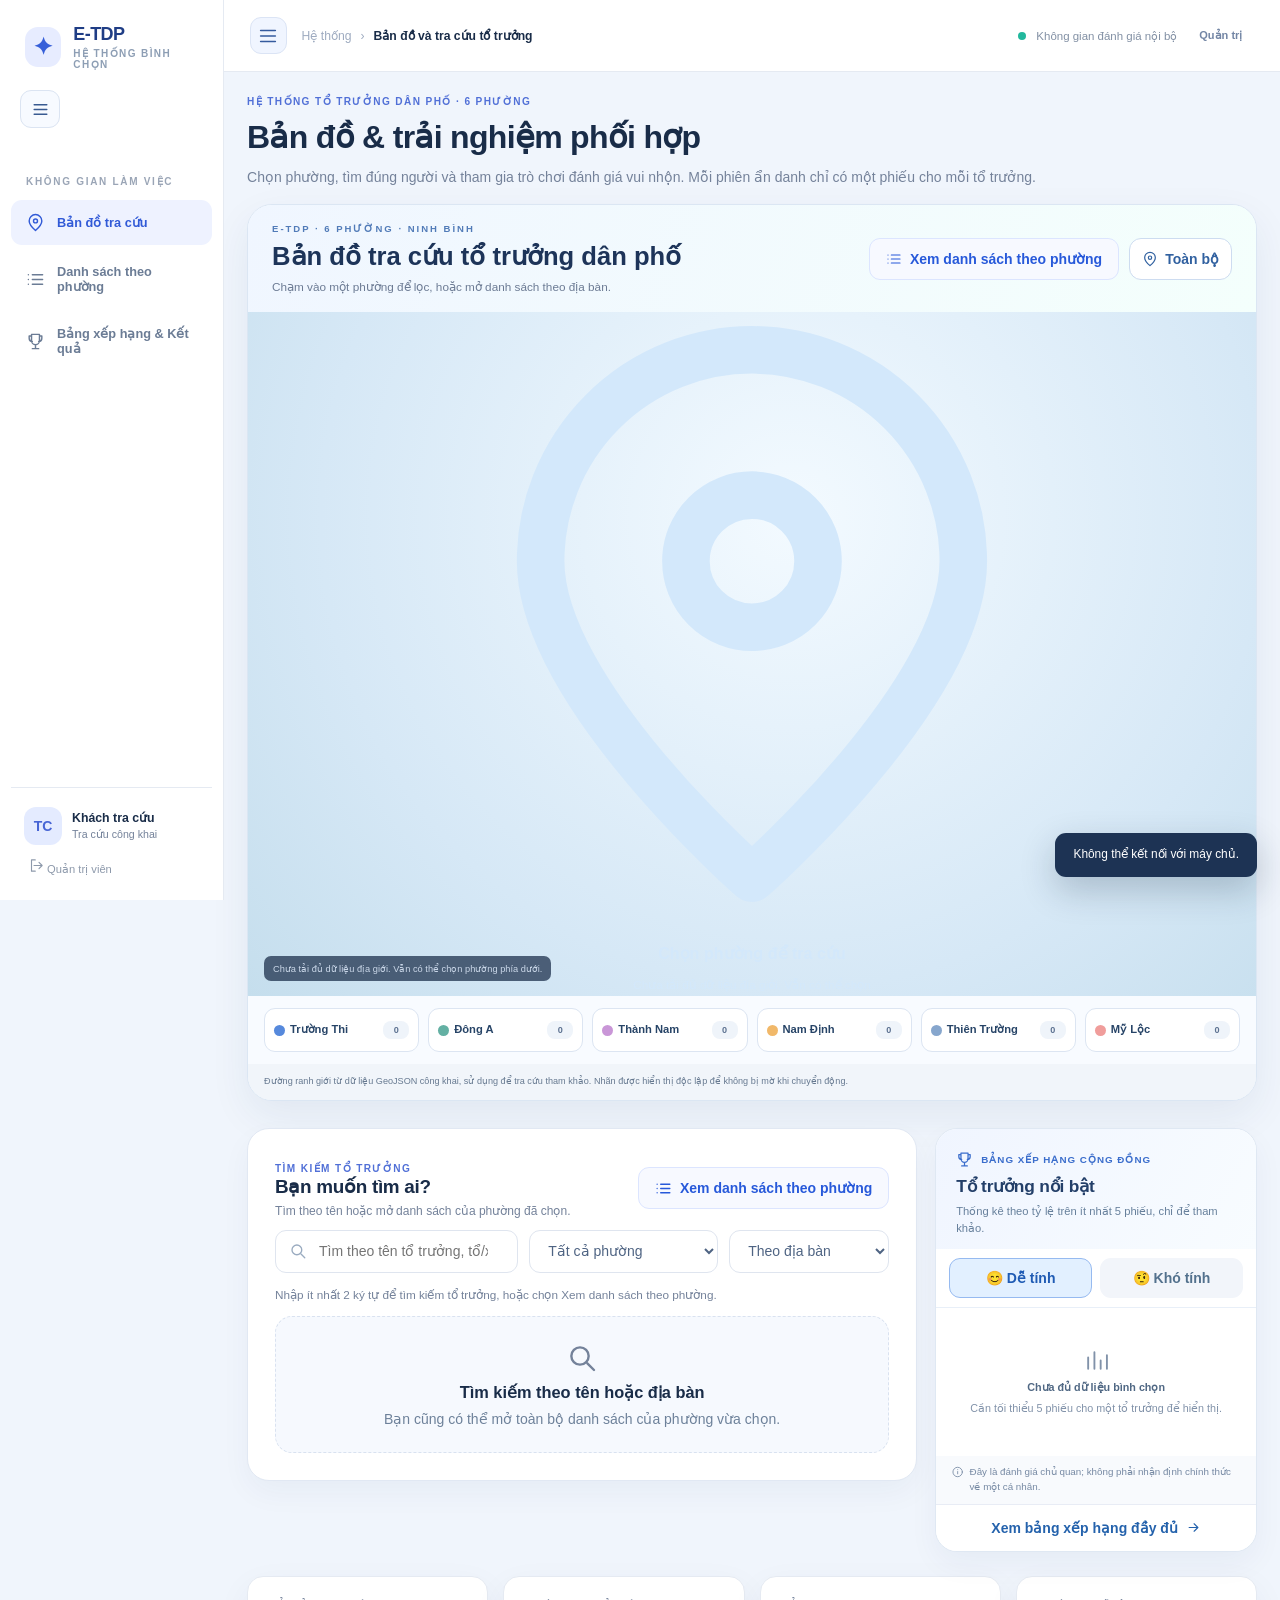
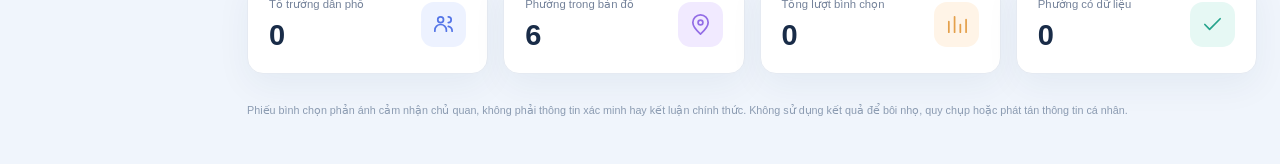
==== static/index.html @ 68bc900f "Add files via upload" ====
<!doctype html>
<html lang="vi">
<head>
  <meta charset="utf-8">
  <meta name="viewport" content="width=device-width,initial-scale=1,viewport-fit=cover">
  <meta name="theme-color" content="#f4f7fc">
  <meta name="robots" content="noindex,nofollow,noarchive">
  <title>E-TDP · Bản đồ 6 phường & bình chọn tổ trưởng</title>
  <meta name="description" content="Hệ thống bình chọn nội bộ tổ trưởng dân phố theo 4 mức đánh giá và bình luận ẩn danh.">
  <link rel="stylesheet" href="/static/style.css?v=5.2">
  <script src="/static/game.js?v=5.2" defer></script>
  <script src="/static/app.js?v=5.2" defer></script>
</head>
<body>
  <div id="app"><div class="loading-page"><div class="spinner"></div><p>Đang mở hệ thống bình chọn…</p></div></div>
  <div id="toast" role="status" aria-live="polite"></div>
</body>
</html>
---- static/style.css ----
:root{--ink:#16273d;--muted:#74829a;--bg:#f5f7fb;--white:#fff;--border:#e5eaf2;--blue:#3f67e8;--blueDeep:#2e4ec8;--mint:#18a993;--cyan:#65b4e8;--orange:#eeaa53;--rose:#e5787c;--soft:#edf2ff;--radius:18px;--shadow:0 12px 35px rgba(23,49,93,.055)}
*{box-sizing:border-box}html{font-family:Inter,'Segoe UI',Arial,sans-serif;font-size:15px;scroll-behavior:smooth}body{margin:0;background:var(--bg);color:var(--ink)}button,input,select,textarea{font:inherit}button{cursor:pointer}button:disabled{cursor:not-allowed;opacity:.52}a{color:inherit}input,select,textarea{outline:0}.muted{color:var(--muted)}.small{font-size:.85rem}.micro{font-size:.76rem}.strong{font-weight:750}.right{text-align:right}.nowrap{white-space:nowrap}.hide{display:none!important}
.loading-page{height:100dvh;display:grid;place-content:center;text-align:center;color:var(--muted);gap:12px}.spinner{width:32px;height:32px;border:3px solid #dfe8ff;border-top-color:var(--blue);border-radius:50%;animation:spin .7s linear infinite;margin:auto}@keyframes spin{to{transform:rotate(360deg)}}
/* login */
.login-shell{display:grid;grid-template-columns:minmax(0,1fr) minmax(370px,.86fr);min-height:100dvh;max-width:1450px;margin:auto}.login-showcase{background:linear-gradient(148deg,#2043b9,#456ce4 55%,#597ce8);color:white;padding:64px clamp(30px,7vw,110px);position:relative;overflow:hidden;display:flex;flex-direction:column;justify-content:space-between;gap:65px}.login-showcase:before,.login-showcase:after{content:"";position:absolute;border-radius:50%;border:1px solid #ffffff30;width:610px;height:610px;pointer-events:none}.login-showcase:before{right:-270px;top:-190px}.login-showcase:after{width:380px;height:380px;left:-200px;bottom:-145px}.login-logo,.brand-mark{display:flex;align-items:center;gap:12px;font-weight:850;letter-spacing:-.6px}.logo-symbol{height:43px;width:43px;display:grid;place-items:center;border-radius:13px;background:#ffffff30;font-size:26px}.showcase-text h1{font-size:clamp(38px,4.4vw,64px);line-height:1.12;margin:0 0 20px;letter-spacing:-2.5px}.showcase-text p{max-width:500px;line-height:1.75;color:#ecf1ff;font-size:1.05rem}.sample-chart{margin-top:44px;max-width:490px;border-radius:22px;background:#ffffff1d;border:1px solid #ffffff30;padding:23px;backdrop-filter:blur(15px)}.sample-rows{display:grid;gap:15px;margin-top:21px}.sample-line{height:12px;border-radius:100px;background:#ffffff24;overflow:hidden;display:flex}.sample-line span{height:100%}.showcase-footer{color:#d9e5ff;font-size:.85rem}.login-main{display:flex;align-items:center;justify-content:center;padding:35px}.login-card{width:min(100%,450px);background:var(--white);border-radius:24px;padding:clamp(25px,4vw,45px);box-shadow:0 26px 65px #2940650d}.login-tag{color:var(--blue);font-size:.78rem;text-transform:uppercase;letter-spacing:1.2px;font-weight:850}.login-card h2{font-size:30px;letter-spacing:-1.1px;margin:13px 0}.login-card>p{color:var(--muted);line-height:1.6;margin-top:0}.tabs{background:#f0f3f9;display:flex;padding:5px;border-radius:12px;margin:28px 0 26px;gap:5px}.tabs button{flex:1;background:none;border:0;color:var(--muted);font-weight:700;padding:12px;border-radius:9px}.tabs button.active{background:white;color:var(--blue);box-shadow:0 1px 7px #142c4217}.form-field{display:flex;flex-direction:column;gap:8px;margin-bottom:17px}.form-field label{font-size:.9rem;font-weight:700}.form-field input,.form-field select,.form-field textarea{width:100%;border:1px solid #dce3ee;background:#fff;border-radius:11px;padding:13px 14px;color:var(--ink)}.form-field input:focus,.form-field textarea:focus,.form-field select:focus,.search-input:focus{border-color:var(--blue);box-shadow:0 0 0 3px #3f67e81c}.form-field small{color:var(--muted);line-height:1.5}.login-note{display:flex;gap:9px;align-items:flex-start;margin-top:19px;background:#f6f8fe;border-radius:12px;padding:14px;color:#667690;font-size:.84rem;line-height:1.6}.error-msg{background:#fff2f2;color:#b53f4a;padding:11px 13px;border-radius:9px;margin-bottom:14px}
/* layout */
.shell{display:grid;grid-template-columns:246px minmax(0,1fr);min-height:100dvh;max-width:1760px;margin:0 auto}.sidebar{background:#fff;border-right:1px solid var(--border);padding:27px 15px;position:sticky;top:0;height:100dvh;display:flex;flex-direction:column}.brand-mark{padding:0 14px;font-size:18px;color:#1f3d85}.brand-mark .logo-symbol{background:#e7ecff;color:#365fd9;width:40px;height:40px;font-size:24px}.brand-mark small{display:block;font-size:10px;color:#8d9eb4;letter-spacing:1.4px;margin-top:3px}.side-caption{text-transform:uppercase;font-size:10px;letter-spacing:1.7px;color:#9aa5b6;font-weight:850;margin:48px 15px 13px}.side-nav{display:flex;flex-direction:column;gap:6px}.side-nav button{border:0;background:transparent;text-align:left;color:#6b7c95;border-radius:11px;padding:13px 15px;display:flex;align-items:center;gap:12px;font-size:.91rem;font-weight:700}.side-nav button svg{width:19px;height:19px;flex-shrink:0}.side-nav button.active{color:#315ad7;background:#eef2ff}.side-nav button:not(.active):hover{background:#f8faff}.sidebar-bottom{margin-top:auto;border-top:1px solid var(--border);padding:19px 13px 0}.account-chip{display:flex;align-items:center;gap:10px;min-width:0}.avatar{width:38px;height:38px;border-radius:12px;background:#e4ebff;color:#4765d5;display:grid;place-items:center;font-weight:800;flex-shrink:0}.account-chip b,.account-chip small{display:block;overflow:hidden;text-overflow:ellipsis;white-space:nowrap;max-width:135px}.account-chip b{font-size:.88rem}.account-chip small{color:var(--muted);font-size:.76rem;margin-top:3px}.logout-btn{border:0;background:transparent;color:#8d99ab;padding:13px 5px 0;font-size:.8rem}.logout-btn:hover{color:var(--blue)}.main{min-width:0}.topbar{height:88px;background:#fff;border-bottom:1px solid var(--border);display:flex;align-items:center;justify-content:space-between;padding:0 clamp(20px,4vw,54px);gap:15px}.breadcrumbs{display:flex;align-items:center;gap:9px;color:#9eabc0;font-size:.87rem}.breadcrumbs b{color:var(--ink);font-weight:750}.topbar-right{display:flex;align-items:center;gap:10px;font-size:.82rem;color:#8290a4}.topbar-dot{height:8px;width:8px;background:#22b89d;border-radius:50%}.content{padding:32px clamp(18px,4vw,54px) 55px}.eyebrow{text-transform:uppercase;color:#5170d7;font-size:.72rem;letter-spacing:1.4px;font-weight:850}.page-title{font-weight:850;letter-spacing:-1.3px;font-size:clamp(24px,2.5vw,36px);margin:10px 0}.page-desc{color:var(--muted);line-height:1.65;margin-top:0;max-width:850px}.page-head{display:flex;justify-content:space-between;align-items:end;gap:15px;margin-bottom:25px}.page-head p{margin-bottom:0}
.btn{border:1px solid var(--border);border-radius:11px;min-height:42px;padding:10px 16px;font-weight:750;display:inline-flex;justify-content:center;align-items:center;gap:8px;background:white;color:#3f5578;white-space:nowrap}.btn:hover{filter:brightness(.98)}.btn-primary{background:var(--blue);border-color:var(--blue);color:#fff;box-shadow:0 6px 16px #3f67e82a}.btn-primary:hover{background:var(--blueDeep)}.btn-outline{background:#f7f9ff;border-color:#dce5ff;color:var(--blue)}.btn-danger{border-color:#ffd5db;background:#fff7f8;color:#ba5260}.btn-ghost{border-color:transparent;background:transparent}.btn-sm{font-size:.79rem;min-height:34px;padding:7px 11px;border-radius:9px}.btn-full{width:100%}.btn-row{display:flex;align-items:center;gap:9px;flex-wrap:wrap}
.summary-grid{display:grid;grid-template-columns:repeat(4,minmax(0,1fr));gap:15px;margin-bottom:27px}.summary-card{display:flex;justify-content:space-between;gap:14px;align-items:center;padding:20px 21px;background:white;border:1px solid var(--border);border-radius:16px;box-shadow:var(--shadow)}.summary-card .value{font-size:29px;letter-spacing:-1px;font-weight:850;line-height:1.2;margin-top:7px}.summary-card .label{font-size:.81rem;color:var(--muted)}.summary-icon{background:#edf2ff;color:#5475e7;border-radius:13px;width:45px;height:45px;display:grid;place-items:center;flex-shrink:0}.summary-icon.green{background:#e6f8f4;color:#26a48c}.summary-icon.purple{background:#f1eaff;color:#936de6}.summary-icon.orange{background:#fff4e7;color:#e4a04b}.summary-icon svg{width:23px;height:23px}
.card-panel{background:white;border:1px solid var(--border);border-radius:17px;padding:22px;box-shadow:var(--shadow)}.section-head{display:flex;justify-content:space-between;align-items:center;gap:12px;margin:3px 0 18px}.section-head h3{font-size:1.09rem;margin:0;letter-spacing:-.3px}.section-head p{color:var(--muted);margin:6px 0 0;font-size:.86rem}.filters{display:flex;gap:11px;align-items:center;flex-wrap:wrap;margin-bottom:22px}.search-wrap{flex:1;min-width:200px;position:relative}.search-wrap svg{position:absolute;width:18px;height:18px;left:14px;top:50%;transform:translateY(-50%);color:#9aabc0}.search-input{background:#fff;border:1px solid #dfe5ef;border-radius:11px;min-height:43px;width:100%;padding:0 15px 0 43px}.select{min-height:43px;border:1px solid #dfe5ef;background:#fff;color:#4f6483;border-radius:11px;padding:0 14px;min-width:160px}.count-caption{color:var(--muted);font-size:.84rem;margin-bottom:14px}
.directory-grid{display:grid;grid-template-columns:repeat(3,minmax(0,1fr));gap:15px}.person-card{padding:19px;background:white;border:1px solid var(--border);border-radius:17px;transition:box-shadow .15s,transform .15s}.person-card:hover{box-shadow:0 10px 30px #344f7215;transform:translateY(-1px)}.person-top{display:flex;align-items:start;gap:11px}.person-avatar{display:grid;place-items:center;width:42px;height:42px;border-radius:13px;background:#eef1fe;color:#5b73c8;font-size:.92rem;font-weight:850;flex-shrink:0}.person-meta{flex:1;min-width:0}.person-name{font-size:1rem;font-weight:850;line-height:1.3;margin:2px 0 5px;white-space:nowrap;overflow:hidden;text-overflow:ellipsis}.person-sub{color:#8794aa;font-size:.8rem;line-height:1.35}.pill{display:inline-flex;align-items:center;gap:5px;padding:5px 8px;border-radius:7px;font-size:.69rem;font-weight:800;background:#edf8f4;color:#189b82}.pill.neutral{background:#f1f4fa;color:#8191a6}.person-sep{height:1px;background:#edf1f5;margin:17px 0 14px}.card-stat{display:flex;align-items:center;justify-content:space-between;gap:8px;margin-bottom:12px;font-size:.83rem}.card-stat b{color:#455c7e}.mini-chart{height:9px;display:flex;overflow:hidden;border-radius:30px;background:#edf1f7;gap:0}.mini-chart>span{height:100%}.mini-chart .c1,.legend-dot.c1,.option-mark.c1{background:var(--mint)}.mini-chart .c2,.legend-dot.c2,.option-mark.c2{background:var(--cyan)}.mini-chart .c3,.legend-dot.c3,.option-mark.c3{background:var(--orange)}.mini-chart .c4,.legend-dot.c4,.option-mark.c4{background:var(--rose)}.card-bottom{display:flex;justify-content:space-between;align-items:center;gap:6px;margin-top:15px}.card-bottom .muted{font-size:.76rem;line-height:1.4}.empty-box{text-align:center;border:1px dashed #d9e2f0;border-radius:17px;padding:50px 18px;background:#fff;color:var(--muted);grid-column:1/-1}.empty-box h3{color:var(--ink);margin-bottom:5px}
/* result */
.result-layout{display:grid;grid-template-columns:1fr .88fr;gap:18px}.report-legend{display:grid;gap:18px}.legend-row{display:flex;align-items:center;justify-content:space-between;gap:12px}.legend-left{display:flex;align-items:center;gap:11px;min-width:0}.legend-dot{width:11px;height:11px;border-radius:4px;flex-shrink:0}.legend-left span{font-size:.86rem;color:#51637d}.legend-row b{font-weight:850;font-size:.9rem}.overall-bar{height:23px;border-radius:20px;margin:22px 0 27px}.report-note{font-size:.82rem;line-height:1.65;color:var(--muted);margin-top:15px}.ward-row{display:flex;align-items:center;gap:13px;padding:14px 0;border-bottom:1px solid #eff2f7}.ward-row:last-child{border-bottom:0}.ward-row b{min-width:145px;font-size:.87rem}.ward-row .line{height:8px;flex:1;background:#eef1f7;border-radius:10px;overflow:hidden}.ward-row .line span{display:block;height:100%;background:#7390eb;border-radius:10px}.ward-row small{color:var(--muted);min-width:60px;text-align:right}.rank-row{display:flex;gap:12px;align-items:center;padding:12px 0;border-top:1px solid #eff2f6}.rank-num{font-size:13px;font-weight:850;color:#9eabc3;width:22px}.rank-name{font-weight:750;font-size:.9rem}.rank-side{margin-left:auto;text-align:right;color:#617389;font-size:.8rem}.fine-print{margin-top:25px;font-size:.77rem;color:#8b9bb1;line-height:1.7}
/* detail modal */
.modal-bg{position:fixed;inset:0;z-index:40;background:#1124488a;display:flex;align-items:center;justify-content:center;padding:20px;backdrop-filter:blur(3px)}.modal{background:white;border-radius:21px;box-shadow:0 28px 80px #162e5754;max-height:min(91dvh,920px);overflow:auto;width:min(100%,590px)}.modal.large{width:min(100%,730px)}.modal-head{padding:23px 26px 18px;border-bottom:1px solid var(--border);display:flex;justify-content:space-between;align-items:start;gap:15px}.modal-head h2{font-size:1.22rem;margin:3px 0 7px;letter-spacing:-.5px}.modal-head p{margin:0;color:var(--muted);font-size:.86rem}.icon-btn{border:0;border-radius:10px;background:#f1f4fa;color:#6e7e97;width:33px;height:33px;display:grid;place-items:center;font-size:20px;line-height:1}.modal-body{padding:23px 26px 26px}.option-list{display:grid;gap:10px;margin:18px 0}.vote-option{display:flex;align-items:center;gap:13px;text-align:left;width:100%;border:1px solid #e0e7ef;background:white;border-radius:13px;padding:14px 15px;transition:all .12s}.vote-option:hover{border-color:#94a8eb;background:#f9faff}.vote-option.selected{border-color:#4b73e6;background:#f2f5ff;box-shadow:0 0 0 2px #5678ea1e}.option-mark{width:13px;height:13px;border-radius:50%;flex-shrink:0}.vote-option b{font-size:.87rem;flex:1;line-height:1.45}.check-circle{width:21px;height:21px;border:1.5px solid #ced8e8;border-radius:50%;display:grid;place-items:center;color:white;font-size:13px}.vote-option.selected .check-circle{background:#426ae7;border-color:#426ae7}.result-row{display:grid;grid-template-columns:minmax(0,1fr) 40px;gap:9px;align-items:center;margin:17px 0}.result-row .title{font-size:.82rem;margin-bottom:8px;display:flex;justify-content:space-between;gap:8px}.result-row .bar{background:#eff2f7;height:10px;border-radius:9px;overflow:hidden}.result-row .bar>span{display:block;height:100%;border-radius:9px}.result-row .percent{font-weight:750;text-align:right;font-size:.83rem}.notice{border-radius:10px;background:#f6f8fd;border:1px solid #eaf0fa;padding:12px 14px;color:#677992;font-size:.82rem;line-height:1.65}.notice.orange{background:#fff8ed;border-color:#f9eacb;color:#9c753d}.modal-foot{display:flex;gap:10px;align-items:center;justify-content:flex-end;margin-top:24px;flex-wrap:wrap}
/* admin */
.admin-tabs{display:flex;gap:5px;background:#edf1fa;padding:5px;border-radius:12px;width:max-content;margin:0 0 21px}.admin-tabs button{border:0;background:transparent;padding:10px 16px;border-radius:9px;color:#6e7d96;font-weight:700}.admin-tabs button.active{background:white;color:var(--blue);box-shadow:0 3px 8px #1d3c5c12}.table-scroll{width:100%;overflow:auto}.table{border-collapse:collapse;width:100%;text-align:left;min-width:640px}.table th{font-size:.72rem;text-transform:uppercase;letter-spacing:.5px;color:#8e9bb0;background:#f8faff;font-weight:800;padding:13px 15px}.table td{padding:14px 15px;border-top:1px solid #edf1f6;font-size:.84rem;vertical-align:middle}.table td b{display:block;font-size:.88rem;margin-bottom:4px}.table td small{color:var(--muted)}.form-grid{display:grid;grid-template-columns:1fr 1fr;gap:0 16px}.form-grid .span2{grid-column:1/-1}.codes-box{background:#f6f9fd;border:1px solid #e5edf8;border-radius:12px;padding:15px;margin:17px 0;max-height:300px;overflow:auto}.code-row{display:flex;align-items:center;gap:9px;justify-content:space-between;padding:10px 0;border-bottom:1px solid #e6edf5}.code-row:last-child{border-bottom:none}.code-row code{font-size:.83rem;color:#3058a8;letter-spacing:1px;font-weight:800;word-break:break-all}.badge-status{display:inline-flex;padding:5px 9px;border-radius:30px;color:#149e86;background:#e9f8f4;font-size:.73rem;font-weight:800}.badge-status.off{color:#a87943;background:#fff3e4}
#toast{position:fixed;z-index:99;right:23px;bottom:23px;max-width:400px;background:#1d3354;color:white;border-radius:11px;padding:13px 18px;box-shadow:0 13px 35px #11263b3b;font-size:.85rem;line-height:1.5;opacity:0;transform:translateY(12px);pointer-events:none;transition:opacity .15s,transform .15s}#toast.show{opacity:1;transform:translateY(0)}
@media(max-width:1250px){.directory-grid{grid-template-columns:repeat(2,minmax(0,1fr))}.summary-grid{grid-template-columns:repeat(2,minmax(0,1fr))}}@media(max-width:920px){.shell{grid-template-columns:1fr}.sidebar{height:auto;position:static;padding:14px 18px;border-bottom:1px solid var(--border);border-right:0}.brand-mark{padding:0 0 9px}.side-caption,.sidebar-bottom{display:none}.side-nav{flex-direction:row;overflow-x:auto;white-space:nowrap;gap:4px}.side-nav button{padding:9px 11px;font-size:.82rem}.topbar{height:60px;padding:0 22px}.content{padding:25px 22px 45px}.result-layout{grid-template-columns:1fr}.login-shell{grid-template-columns:1fr}.login-showcase{min-height:300px;padding:28px 35px;gap:25px}.showcase-text h1{font-size:36px}.showcase-text p{font-size:.9rem}.sample-chart,.showcase-footer{display:none}.login-main{padding:22px}.login-card{box-shadow:none}}@media(max-width:600px){.directory-grid{grid-template-columns:1fr}.summary-grid{grid-template-columns:repeat(2,minmax(0,1fr));gap:9px}.summary-card{padding:14px;gap:8px}.summary-icon{width:36px;height:36px}.summary-card .value{font-size:24px}.summary-card .label{font-size:.7rem}.page-head{align-items:start;flex-direction:column}.filters{align-items:stretch}.search-wrap{flex-basis:100%}.select{flex:1;min-width:130px}.topbar-right{display:none}.content{padding:21px 14px}.topbar{padding:0 15px}.card-panel{padding:15px}.modal-bg{padding:8px}.modal{border-radius:16px}.modal-head{padding:17px}.modal-body{padding:18px 17px}.form-grid{grid-template-columns:1fr}.form-grid .span2{grid-column:auto}.admin-tabs{max-width:100%;overflow-x:auto}.admin-tabs button{font-size:.82rem;white-space:nowrap}.ward-row b{min-width:105px}.btn{white-space:normal}.login-showcase{min-height:245px;padding:24px}.login-logo{font-size:.89rem}.showcase-text h1{font-size:32px;letter-spacing:-1px;margin-bottom:9px}.showcase-text p{line-height:1.5}.login-main{padding:10px}.login-card{padding:24px 17px}.person-name{white-space:normal}}
/* ===== V2: anonymous comments, leader focus and two rankings ===== */
.leaderboard-heading{margin:24px 0 17px}.leaderboard-heading h2{font-size:clamp(23px,2.5vw,29px);letter-spacing:-.75px;margin:7px 0}.leaderboard-heading p{color:var(--muted);font-size:.87rem;line-height:1.6;max-width:780px;margin:0}.leaderboard-grid{display:grid;grid-template-columns:1fr 1fr;gap:17px;margin:0 0 10px}.leaderboard-panel{background:#fff;border:1px solid var(--border);border-radius:20px;overflow:hidden;box-shadow:var(--shadow)}.board-head{display:flex;align-items:center;gap:17px;padding:23px 23px 20px}.board-head .eyebrow{font-size:10px}.board-head h3{font-size:1.25rem;letter-spacing:-.45px;margin:6px 0}.board-head p{font-size:.82rem;color:var(--muted);margin:0;line-height:1.5}.board-symbol{flex-shrink:0;width:55px;height:55px;display:grid;place-items:center;border-radius:18px;font-size:31px;font-weight:800}.good .board-head{background:linear-gradient(120deg,#effdf8,#fff)}.good .board-symbol{background:#d3f7eb;color:#0c997c}.hard .board-head{background:linear-gradient(120deg,#fff4f0,#fff)}.hard .board-symbol{background:#ffe2d7;color:#d46b4d}.leaderboard-list{padding:6px 16px 14px}.leaderboard-row{display:flex;align-items:center;gap:13px;width:100%;padding:13px 7px;text-align:left;border:0;background:transparent;border-bottom:1px solid #f0f2f7}.leaderboard-row:last-child{border-bottom:0}.leaderboard-row:hover{background:#f8faff;border-radius:10px}.leaderboard-pos{width:33px;height:33px;border-radius:11px;flex-shrink:0;display:grid;place-items:center;background:#f2f5fa;color:#8d9cb5;font-size:.84rem;font-weight:800}.leaderboard-pos.first{background:#fff0cb;color:#aa7b27}.leaderboard-person{flex:1;min-width:0}.leaderboard-person strong{display:block;font-size:.9rem;color:#203752;white-space:nowrap;overflow:hidden;text-overflow:ellipsis}.leaderboard-person small{display:block;color:#90a0b5;font-size:.76rem;margin-top:4px;white-space:nowrap;overflow:hidden;text-overflow:ellipsis}.leaderboard-value{text-align:right;flex-shrink:0}.leaderboard-value strong{display:block;color:#199e85;font-weight:900;font-size:1.12rem}.hard .leaderboard-value strong{color:#d36b58}.leaderboard-value small{display:block;color:#8b9bb1;font-size:.73rem;margin-top:4px}.ranking-empty{min-height:190px;display:flex;align-items:center;justify-content:center;flex-direction:column;gap:11px;text-align:center;color:#93a2ba;padding:24px}.ranking-empty b{font-size:1rem;color:#475e81}.ranking-empty span{max-width:240px;line-height:1.5;font-size:.84rem}.board-disclaimer{display:flex;align-items:center;gap:9px;font-size:.77rem;color:#8895ab;line-height:1.5;margin:13px 0 30px}
/* Profile modal: name is the visual focal point */
.modal-profile{width:min(100%,1050px);max-height:min(94dvh,1100px);border-radius:23px}.profile-banner{position:relative;padding:25px 31px 24px;color:white;background:radial-gradient(circle at 88% 15%,#789afe 0,transparent 32%),linear-gradient(125deg,#193883 0%,#365ddb 67%,#5379e7 100%)}.profile-banner:after{content:'';position:absolute;right:-60px;bottom:-100px;border:1px solid #ffffff22;border-radius:50%;width:300px;height:300px;pointer-events:none}.profile-kicker{display:flex;align-items:center;justify-content:space-between;gap:9px;font-size:.68rem;letter-spacing:1.6px;font-weight:850;color:#d4e4ff}.profile-kicker span{font-weight:650;letter-spacing:0}.profile-title-line{display:flex;align-items:center;gap:19px;margin:19px 0 17px}.profile-avatar{width:74px;height:74px;display:grid;place-items:center;flex-shrink:0;font-size:1.36rem;font-weight:850;border-radius:23px;background:#ffffff35;border:1px solid #ffffff4a}.profile-title-text{min-width:0;flex:1}.profile-tag{font-size:.65rem;letter-spacing:1.7px;font-weight:800;color:#d8e5ff}.profile-title-text h2{font-size:clamp(27px,3.2vw,39px);letter-spacing:-1.15px;line-height:1.17;margin:7px 0 8px;color:white;overflow-wrap:anywhere}.profile-title-text p{margin:0;display:flex;gap:5px;align-items:center;font-size:.91rem;color:#e0eaff}.profile-close{align-self:flex-start;background:#ffffff33;color:#fff;z-index:1;flex-shrink:0}.profile-metrics{display:flex;gap:12px;flex-wrap:wrap}.profile-metrics>span{display:inline-flex;gap:7px;align-items:center;padding:8px 11px;border:1px solid #ffffff3b;border-radius:9px;background:#ffffff1a;font-size:.79rem;color:#f2f6ff}.profile-columns{display:grid;grid-template-columns:minmax(0,.90fr) minmax(0,1.1fr)}.profile-vote{padding:27px 29px;border-right:1px solid #e8edf5}.profile-comments{padding:27px 29px;background:linear-gradient(#fbfcff,#fff)}.profile-section-head .eyebrow{font-size:.68rem}.profile-section-head h3{font-size:1.23rem;letter-spacing:-.45px;margin:8px 0}.profile-section-head h3 svg{vertical-align:middle;color:var(--blue)}.profile-section-head p{margin:0 0 18px;font-size:.83rem;line-height:1.6;color:var(--muted)}.profile-columns .option-list{gap:9px;margin:14px 0}.profile-columns .vote-option{padding:13px}.profile-columns .vote-option b{font-size:.83rem}.result-sect{margin-top:32px;border-top:1px solid #edf1f7;padding-top:25px}
/* Comment composer */
.comment-compose{border:1px solid #e4eafa;border-radius:17px;padding:16px;background:#fff;box-shadow:0 5px 18px #25417c0a}.comment-compose-top{display:flex;align-items:center;gap:11px;margin-bottom:13px}.anon-avatar{background:#eef3ff;color:#4c6dd2;border-radius:50%;width:36px;height:36px;display:grid;place-items:center;flex-shrink:0}.comment-compose-top strong{font-size:.88rem;display:block}.comment-compose-top small{display:block;font-size:.73rem;color:#8b9aad;margin-top:4px;line-height:1.45}.comment-compose textarea{display:block;width:100%;padding:13px;border:1px solid #dce4f1;border-radius:12px;line-height:1.7;resize:vertical;min-height:125px;color:#223652;outline:0;font-size:.89rem}.comment-compose textarea:focus{border-color:#567be8;box-shadow:0 0 0 3px #567be815}.compose-foot{display:flex;align-items:center;justify-content:space-between;gap:12px;flex-wrap:wrap;margin-top:12px}.compose-foot small{color:#93a0b4;font-size:.73rem;line-height:1.4}.comment-list-head{display:flex;align-items:center;justify-content:space-between;gap:8px;border-bottom:1px solid #e9eef5;margin:24px 0 2px;padding-bottom:13px}.comment-list-head h4{margin:0;font-size:1rem;letter-spacing:-.2px}.comment-list-head span{font-size:.77rem;color:#8192aa}.comment-list{max-height:520px;overflow-y:auto}.comment-item{padding:17px 0 16px;border-bottom:1px solid #eef1f6}.comment-top{display:flex;align-items:center;gap:10px}.comment-top>div{flex:1}.comment-top strong{font-size:.84rem}.my-marker{font-weight:600;color:#788cb4}.comment-pending{font-size:.72rem;font-weight:750;color:#a97737;background:#fff5e7;padding:5px 8px;border-radius:8px}.comment-text{font-size:.88rem;line-height:1.75;color:#435574;margin:10px 0 7px;overflow-wrap:anywhere;white-space:pre-wrap}.comment-tools{display:flex;justify-content:flex-end}.comment-tools button{border:0;background:none;color:#95a2b5;font-size:.73rem;display:inline-flex;align-items:center;gap:5px}.comment-tools button:hover{color:#c05161}.comment-empty{min-height:165px;display:flex;flex-direction:column;justify-content:center;align-items:center;gap:10px;color:#97a6b9;text-align:center}.comment-empty strong{color:#5e708c;font-size:.88rem}.comment-empty span{font-size:.78rem;max-width:260px;line-height:1.5}.safe-comment-note{display:flex;gap:9px;align-items:flex-start;font-size:.72rem;color:#8c9ab1;line-height:1.6;margin-top:15px;background:#f2f5fc;padding:12px;border-radius:10px}.safe-comment-note svg{flex-shrink:0;margin-top:1px}
/* Moderation */
.moderation-list{display:grid;gap:15px}.moderation-item{border:1px solid #e5eaf1;border-radius:13px;padding:17px}.moderation-head{display:flex;justify-content:space-between;align-items:center;gap:12px;margin-bottom:7px}.moderation-text{font-size:.9rem;color:#354a6b;line-height:1.75;background:#f8faff;padding:12px 14px;border-radius:10px;overflow-wrap:anywhere}.moderation-actions{display:flex;gap:8px;flex-wrap:wrap}.mod-status{font-weight:750;font-size:.72rem;padding:6px 9px;border-radius:8px;background:#f0f2f6;color:#7e8999}.status-pending{background:#fff3e2;color:#9b703e}.status-approved{background:#e7f8ee;color:#19865a}.status-hidden{background:#ffe9ee;color:#b45770}.status-rejected{background:#edf0f6;color:#768299}
@media(max-width:1170px){.leaderboard-grid{grid-template-columns:1fr}.leaderboard-panel{max-width:none}}
@media(max-width:760px){.modal-profile{max-height:97dvh}.profile-columns{grid-template-columns:1fr}.profile-vote,.profile-comments{padding:20px;border-right:0}.profile-vote{border-bottom:1px solid #e9edf5}.profile-banner{padding:21px}.profile-title-text h2{font-size:29px}.profile-avatar{width:57px;height:57px;border-radius:17px}.profile-title-line{gap:11px}.profile-kicker{font-size:.58rem;letter-spacing:.8px}.profile-kicker span{display:none}.profile-metrics{gap:6px}.profile-metrics>span{font-size:.73rem}.leaderboard-grid{gap:13px}.leaderboard-list{padding:5px 11px 11px}.board-head{padding:18px 16px}.board-head h3{font-size:1.14rem}.leaderboard-row{gap:9px}.leaderboard-value strong{font-size:.99rem}.leaderboard-value small{font-size:.66rem}.leaderboard-person small{font-size:.72rem}}
@media(max-width:430px){.modal-bg{padding:3px}.modal-profile{max-height:98dvh;border-radius:14px}.profile-vote,.profile-comments{padding:17px}.profile-banner{padding:18px}.profile-title-text h2{font-size:25px}.profile-title-text p{font-size:.75rem;line-height:1.35}.profile-title-line{margin-top:18px}.profile-metrics>span{font-size:.69rem}.compose-foot button{width:100%}.leaderboard-person{max-width:155px}.leaderboard-pos{width:27px;height:27px;font-size:.75rem}.board-symbol{height:45px;width:45px;font-size:25px}.moderation-actions .btn{flex:1}}

/* V3 · Interactive GIS boundary picker */
.map-main{border:1px solid #dbe6f3;border-radius:22px;background:#fff;overflow:hidden;margin:8px 0 27px;box-shadow:0 14px 38px rgba(26,55,104,.06)}
.map-head{padding:24px 27px 18px;display:flex;gap:16px;justify-content:space-between;align-items:center;background:linear-gradient(110deg,#f0f6ff,#f4fffc)}
.map-kicker{font-size:.68rem;letter-spacing:2px;color:#517bb8;font-weight:800;margin-bottom:7px}
.map-head h2{font-weight:850;font-size:1.37rem;line-height:1.25;color:#1d3459;margin:0 0 7px}
.map-head p{color:#6c7b94;margin:0;font-size:.84rem}
.map-reset{display:inline-flex;align-items:center;gap:7px;background:#fff;border:1px solid #cddcf0;padding:10px 12px;border-radius:12px;color:#3161a0;font-weight:700;cursor:pointer;white-space:nowrap}
.map-body{display:grid;grid-template-columns:minmax(0,1.55fr) minmax(245px,.72fr);min-height:382px}
.map-graphic{position:relative;min-height:380px;background-color:#122c49;background-image:radial-gradient(circle at 30% 15%,#1c4567 0%,transparent 38%),linear-gradient(150deg,#0b223d,#153555);overflow:hidden}
.map-graphic:before{content:"";position:absolute;inset:0;background-size:42px 42px;background-image:linear-gradient(#ffffff0a 1px,transparent 1px),linear-gradient(90deg,#ffffff0a 1px,transparent 1px);pointer-events:none}
.map-graphic svg{width:100%;height:100%;max-height:570px;display:block;position:relative}
.ward-shape{cursor:pointer;outline:none}
.ward-shape path{stroke:#d4e5f5;stroke-width:1.8;vector-effect:non-scaling-stroke;opacity:.92;transition:opacity .16s,stroke .16s}
.ward-shape:hover path,.ward-shape.selected path,.ward-shape:focus-visible path{stroke:#fff;stroke-width:4;opacity:1;filter:drop-shadow(0 4px 7px #08172e88)}
.ward-shape text{font-family:inherit;font-size:18px;font-weight:800;stroke:#19304c;stroke-width:3.5;paint-order:stroke;fill:#fff;pointer-events:none}
.map-credit{position:absolute;left:12px;bottom:10px;border-radius:7px;background:#0d203cae;color:#cbd8e9;font-size:.66rem;padding:7px 9px}
.map-chooser{padding:20px 17px;background:#f8fbff;border-left:1px solid #e5ebf4}
.map-chooser-title{letter-spacing:1.25px;font-weight:850;color:#60799f;font-size:.72rem;margin:0 0 13px 4px}
.ward-chip{width:100%;display:flex;gap:9px;align-items:center;text-align:left;border:1px solid #dce5f2;background:#fff;border-radius:11px;padding:12px 11px;margin-bottom:8px;cursor:pointer;color:#274467;font-weight:750;transition:all .15s}
.ward-chip:hover,.ward-chip.active{border-color:#749ce7;background:#e9f2ff;transform:translateX(2px)}
.ward-chip span:nth-child(2){flex:1}
.ward-chip b{border-radius:8px;background:#eff4fa;color:#5d7291;font-size:.73rem;min-width:26px;text-align:center;padding:4px 5px}
.map-dot{width:11px;height:11px;border-radius:50%;flex:none;background:#638fdc}
.cward0{background:#5689dc}.cward1{background:#63b0a3}.cward2{background:#c996d7}.cward3{background:#f1b869}.cward4{background:#86a6cd}.cward5{background:#f09d9b}
.map-hint{font-size:.77rem;color:#657c9f;line-height:1.5;margin:13px 5px 3px}
.map-attr{padding:11px 16px;background:#f1f5fa;color:#667990;font-size:.65rem;line-height:1.5}
.map-fallback{height:100%;min-height:380px;display:flex;gap:13px;flex-direction:column;align-items:center;justify-content:center;text-align:center;padding:25px;color:#d3e8fb}
.map-fallback strong{font-size:1.15rem}.map-fallback span{max-width:280px;font-size:.84rem;line-height:1.5}
#directory-list{scroll-margin-top:26px}
@media(max-width:980px){.map-body{grid-template-columns:1fr}.map-chooser{border-left:0;border-top:1px solid #e5ebf4;display:grid;grid-template-columns:repeat(3,minmax(0,1fr));gap:7px}.map-chooser-title,.map-hint{grid-column:1/-1}.ward-chip{margin:0}.map-graphic{min-height:330px}}
@media(max-width:580px){.map-head{padding:18px 16px;align-items:flex-start;flex-direction:column}.map-head h2{font-size:1.12rem}.map-body{min-height:unset}.map-graphic{min-height:255px}.map-chooser{grid-template-columns:repeat(2,minmax(0,1fr));padding:13px;gap:7px}.ward-chip{padding:10px 8px;font-size:.83rem}.map-graphic svg{height:275px}.ward-shape text{font-size:17px}.map-attr{font-size:.62rem}}

/* V5 — responsive full-bleed map, friendly Vietnamese typography, game */
:root{--bg:#f0f5fc;--ink:#192c48;--blue:#2759da;--blueDeep:#1e43b5;--radius:21px}
html,body,button,input,select,textarea{font-family:'Be Vietnam Pro','Segoe UI',sans-serif}
html{font-size:14px}body{width:100%;overflow-x:hidden}
.shell{max-width:none;width:100%;margin:0;grid-template-columns:218px minmax(0,1fr)}
.main,.content{min-width:0;width:100%;max-width:none}.content{padding:20px clamp(14px,1.8vw,32px) 45px}.topbar{height:72px;padding:0 clamp(14px,2vw,30px)}
.login-shell{max-width:none}.sidebar{padding:24px 11px}.page-head{margin-bottom:15px}.page-title{letter-spacing:-.7px}.page-desc{max-width:none}
.map-main.map-v5{width:100%;overflow:hidden;border-radius:25px;background:#f9fcff;box-shadow:0 15px 40px #19396612}
.map-v5 .map-head{padding:18px 24px}.map-v5 .map-head h2{font-size:clamp(1.3rem,2vw,2rem)}
.map-v5 .map-tilt-zone{perspective:1400px;perspective-origin:center center;background:linear-gradient(130deg,#bcdaf3,#e8f1fa 55%,#d4e9ee);overflow:hidden;position:relative;min-height:min(72vh,720px);touch-action:pan-y}
.map-v5 .map-graphic{min-height:min(72vh,720px);height:min(72vh,720px);width:100%;transition:transform .18s ease-out;transform:rotateX(var(--rx,0deg)) rotateY(var(--ry,0deg));transform-style:preserve-3d}
.map-v5 .map-graphic svg{width:100%;height:100%;max-height:none;overflow:visible;shape-rendering:geometricPrecision;text-rendering:geometricPrecision}
.map-v5 .ward-shape path{stroke:#eff8ff;stroke-width:2.7;transition:filter .18s,opacity .18s;opacity:.95}
.map-v5 .ward-shape text{font-size:20px;stroke:#152c51;stroke-width:4;fill:#fff;paint-order:stroke;letter-spacing:.5px}
.map-v5 .map-credit{bottom:15px;left:16px;z-index:2}
.map-chip-strip{display:grid;grid-template-columns:repeat(6,minmax(0,1fr));gap:9px;padding:12px 16px;background:#f8fbff}
.map-chip-strip .ward-chip{margin:0;padding:12px 9px;white-space:normal;font-size:.8rem;gap:5px;min-width:0}
.map-chip-strip .ward-chip b{font-size:.65rem}.map-chip-strip .ward-chip span:nth-child(2){line-height:1.4}
.finder-panel{margin:22px 0 26px;background:#fff;border:1px solid #e1e8f3;border-radius:22px;padding:clamp(18px,2.3vw,27px);box-shadow:0 12px 30px #1835610b}
.finder-panel .section-head{margin-bottom:12px}.finder-panel .section-head h3{font-size:1.35rem}
.finder-panel .filters{background:transparent;padding:0;margin-bottom:15px}.finder-panel .search-input{font-size:1rem}
.finder-panel .search-empty{width:100%;min-height:120px;padding:25px;display:flex;align-items:center;justify-content:center;flex-direction:column;gap:9px;background:#f6f9fe}
.finder-panel .search-empty h3{margin:0}.finder-panel .search-empty p{margin:0;color:#6d819a}
.v5-profile{width:min(1480px,97vw)!important;max-height:94dvh;overflow-y:auto;border-radius:22px}
.v5-profile .profile-banner{padding:19px 26px}.v5-profile .profile-title-text h2{font-size:clamp(1.8rem,3.5vw,3rem)!important;line-height:1.1}
.v5-layout{display:grid;grid-template-columns:minmax(0,1.5fr) minmax(350px,1fr);background:#fff}
.vote-play{padding:24px 27px;min-width:0}.vote-insights{border-left:1px solid #e7edf6;padding:24px 25px;min-width:0;max-height:72dvh;overflow:auto}
.v5-options{display:grid;grid-template-columns:repeat(4,minmax(0,1fr));gap:9px;margin:15px 0 12px}
.v5-option{border:2px solid #e5eaf2;background:#f9fbfe;border-radius:15px;padding:10px 7px;display:flex;flex-direction:column;align-items:center;justify-content:center;min-height:105px;gap:7px;color:#38516c;transition:transform .16s,border-color .16s,box-shadow .16s}
.v5-option .face-emoji{font-size:28px}.v5-option b{font-size:.76rem;line-height:1.5;text-align:center}
.v5-option:hover{transform:translateY(-3px);border-color:var(--state-color)}.v5-option.selected{background:#fff;border-color:var(--state-color);box-shadow:0 5px 17px #294f8e17}
.game-frame{overflow:hidden;border-radius:17px;border:1px solid #cedff0;background:#e3f2ff}
#ball-game{width:100%;height:auto;aspect-ratio:900/390;display:block;touch-action:none;cursor:crosshair}
.game-buttons{display:flex;justify-content:space-between;align-items:center;gap:14px;padding:9px 14px;background:#fff}
.game-buttons>span{font-weight:700;color:#527396;font-size:.8rem}.game-buttons .btn{background:linear-gradient(110deg,#366fef,#184cc5);border:0}
.game-notice{margin:10px 0 6px;padding:12px 14px;border-radius:12px;background:#eafaf3;color:#1b7462;font-size:.83rem;font-weight:700;line-height:1.6}
.game-fairness{color:#647994;font-size:.75rem;line-height:1.7}
.v5-layout .profile-section-head{margin-bottom:14px}.vote-insights .profile-section-head:not(:first-child){margin-top:24px}
.v5-layout .comment-compose{margin-bottom:16px}.v5-layout .notice{line-height:1.6}
@media(max-width:1180px){.map-chip-strip{grid-template-columns:repeat(3,minmax(0,1fr))}.v5-layout{grid-template-columns:1fr}.vote-insights{border-left:0;border-top:1px solid #e4ebf5;max-height:none}.v5-profile{max-height:92dvh}}
@media(max-width:850px){.shell{display:block}.sidebar{position:relative;height:auto;min-height:0;display:block;padding:12px 14px}.sidebar .brand-mark{padding:0}.side-caption,.sidebar-bottom{display:none}.side-nav{flex-direction:row;overflow-x:auto;margin-top:8px}.side-nav button{padding:10px;white-space:nowrap}.topbar{height:53px}.topbar-right{font-size:.7rem}.map-v5 .map-tilt-zone,.map-v5 .map-graphic{min-height:clamp(360px,72vw,560px);height:clamp(360px,72vw,560px)}.map-chip-strip{grid-template-columns:repeat(3,minmax(0,1fr))}}
@media(max-width:600px){.content{padding:14px 11px 28px}.page-head{margin-bottom:12px}.page-title{font-size:1.6rem}.map-v5 .map-head{padding:14px}.map-v5 .map-tilt-zone,.map-v5 .map-graphic{height:360px;min-height:360px}.map-chip-strip{grid-template-columns:repeat(2,minmax(0,1fr));padding:9px;gap:7px}.map-chip-strip .ward-chip{padding:10px 7px}.map-v5 .ward-shape text{font-size:21px}.finder-panel{padding:15px;margin-top:14px}.v5-profile{width:100vw!important;max-height:100dvh;border-radius:0}.v5-profile .profile-banner{padding:13px 16px}.vote-play,.vote-insights{padding:17px 14px}.v5-options{grid-template-columns:repeat(2,minmax(0,1fr));gap:7px}.v5-option{min-height:88px}.v5-option .face-emoji{font-size:23px}.game-buttons{flex-wrap:wrap;padding:9px}#ball-game{min-height:180px}.modal-bg{padding:0!important}.map-v5 .map-head p{font-size:.76rem}}
@media(prefers-reduced-motion:reduce){.map-v5 .map-graphic{transition:none}.v5-option:hover{transform:none}}


/* E-TDP V5.1 | crisp map labels, collapsible sidebar, excel management */
html,body,button,input,select,textarea{font-family:Arial,Helvetica,'Segoe UI',sans-serif!important}
.shell{display:grid;grid-template-columns:224px minmax(0,1fr);width:100%;max-width:none;transition:grid-template-columns .25s ease}
.shell.sidebar-collapsed{grid-template-columns:76px minmax(0,1fr)}
.sidebar{position:sticky;top:0;height:100dvh;z-index:20;overflow:hidden;min-width:0}
.sidebar-toggle{margin:20px 9px 0;display:grid;place-items:center;width:40px;height:38px;color:#385a91;border:1px solid #dbe4f2;background:#f7faff;border-radius:11px}
.sidebar-collapsed .sidebar{padding-left:9px;padding-right:9px}
.sidebar-collapsed .sidebar .brand-mark{padding:0 7px}
.sidebar-collapsed .brand-mark>div,.sidebar-collapsed .side-caption,.sidebar-collapsed .side-nav button span,.sidebar-collapsed .account-chip>div:last-child,.sidebar-collapsed .logout-btn{display:none}
.sidebar-collapsed .side-nav button{justify-content:center;padding:13px}
.sidebar-collapsed .sidebar-bottom{padding:12px 0 0}
.sidebar-collapsed .sidebar-toggle{margin:20px auto 0}
.sidebar-scrim{display:none}
.topbar-menu{display:grid;place-items:center;background:#f0f5ff;border:1px solid #dbe4f5;color:#355b9e;width:37px;height:37px;border-radius:11px;flex:none}
.topbar .breadcrumbs{margin-right:auto}
.map-main.map-v51{width:100%;max-width:none}
.map-v51 .map-head{gap:16px}
.map-actions{display:flex;flex-wrap:wrap;gap:10px;justify-content:end}
.map-v51 .map-tilt-zone{height:clamp(540px,76vh,860px);min-height:540px;overflow:hidden;isolation:isolate;background:radial-gradient(circle at 54% 30%,#f3faff 0%,#d6e8f6 65%,#c5deed 100%)}
.map-v51 .map-graphic{width:100%;height:100%;min-height:0;position:absolute;inset:0;overflow:visible;background:transparent!important;transform:rotateX(var(--rx,0deg)) rotateY(var(--ry,0deg));will-change:transform}
.map-v51 .map-graphic:before{display:none}
.map-v51 .map-graphic svg{width:100%;height:100%;max-height:none;display:block;overflow:visible}
.map-v51 .ward-polygon{stroke:#f7fcff;stroke-width:3;stroke-linejoin:round;vector-effect:non-scaling-stroke;cursor:pointer;transition:fill .2s,filter .2s;filter:drop-shadow(0 2px 3px #39527430)}
.map-v51 .ward-polygon:hover,.map-v51 .ward-polygon.selected{filter:drop-shadow(0 7px 7px #19396670) brightness(1.13)}
.map-v51 .map-label-layer{position:absolute;inset:0;pointer-events:none;z-index:2}
.map-v51 .map-name{position:absolute;transform:translate(-50%,-50%);background:#ffffffef;border:1.5px solid #a6c8e2;border-radius:12px;color:#16345f;box-shadow:0 3px 8px #2342602b;padding:7px 11px;min-width:max-content;max-width:170px;display:flex;flex-direction:column;align-items:center;justify-content:center;gap:1px;font-size:clamp(12px,1vw,17px);line-height:1.13;pointer-events:auto;white-space:nowrap;cursor:pointer;z-index:3}
.map-v51 .map-name small{font-size:.62em;letter-spacing:1.3px;color:#56789b;font-weight:800}
.map-v51 .map-name b{font-size:1em;font-weight:800}
.map-v51 .map-name:hover,.map-v51 .map-name:focus-visible{color:#1f4c9d;border-color:#497bdd;background:#fff;outline:3px solid #7cb2fa55}
.map-v51 .map-credit{z-index:4;pointer-events:none}
.excel-panel{border:1px dashed #a7c0e4;background:#f8fbff;border-radius:16px;padding:19px;margin-bottom:22px}
.excel-heading{display:flex;justify-content:space-between;align-items:start;gap:14px;flex-wrap:wrap}
.excel-heading h4{margin:0 0 7px;font-size:1.12rem}.excel-heading p{margin:0 0 12px;color:#71839d;line-height:1.6}
#excel-import-form{display:flex;gap:10px;align-items:center;flex-wrap:wrap;margin:15px 0 10px}
.excel-upload{min-width:min(330px,100%);flex:1;display:flex;align-items:center;gap:10px;flex-wrap:wrap;background:white;border:1px solid #cddbec;border-radius:12px;padding:10px 12px}
.excel-upload span{font-weight:750;color:#3b618e}.excel-upload input{max-width:100%;font-size:.83rem}
.excel-preview{padding:14px;border-radius:12px;border:1px solid #c1d5ef;background:#fff;margin-top:12px}
.excel-stats{display:flex;gap:10px 20px;flex-wrap:wrap;margin:12px 0;color:#344a68}
.excel-errors{max-height:170px;overflow:auto;color:#ae3d4b}
@media(max-width:850px){
 .shell,.shell.sidebar-collapsed{display:block}
 .sidebar{position:fixed;top:0;left:0;height:100dvh;width:min(280px,83vw);transform:translateX(-105%);transition:transform .25s;box-shadow:0 8px 25px #162e4470;z-index:60;padding:24px 13px;display:flex}
 .mobile-nav-open .sidebar{transform:translateX(0)}
 .sidebar .brand-mark>div,.side-caption,.sidebar-bottom{display:block!important}
 .side-nav{display:flex;flex-direction:column;overflow:visible}
 .side-nav button{justify-content:start!important;padding:13px 15px!important}
 .side-nav button span{display:inline!important}
 .sidebar-scrim{position:fixed;inset:0;background:#10254482;z-index:59;display:none}
 .mobile-nav-open .sidebar-scrim{display:block}
 .map-v51 .map-tilt-zone{height:560px;min-height:560px}
 .map-v51 .map-name{font-size:12px;padding:6px 8px;border-radius:9px}
 .map-actions{justify-content:start}
}
@media(max-width:600px){.map-v51 .map-tilt-zone{height:440px;min-height:440px}.map-v51 .map-head{align-items:start}.map-v51 .map-name{font-size:11px;padding:4px 6px;max-width:115px}.map-v51 .map-name small{letter-spacing:.3px}.topbar-right{font-size:.7rem}.map-actions .btn{white-space:normal}.map-v51 .map-credit{font-size:.61rem}}
@media(prefers-reduced-motion:reduce){.sidebar,.shell,.map-v51 .map-graphic{transition:none!important}}


/* E-TDP V5.2 — fast interactions, leaderboard alongside search */
.home-below-map{display:grid;grid-template-columns:minmax(0,1.75fr) minmax(320px,.84fr);gap:18px;align-items:start;margin:19px 0 24px}
.home-below-map .finder-panel{margin:0;min-width:0;max-width:none}
.home-ranking{min-width:0;border:1px solid #dfE8f3;border-radius:22px;background:#fff;box-shadow:0 12px 30px #1835610c;overflow:hidden;position:relative}
.home-rank-top{padding:22px 20px 12px;background:linear-gradient(120deg,#f0f5ff,#f8fcff)}
.home-rank-top h3{font-size:1.24rem;letter-spacing:-.2px;color:#233f69;margin:8px 0 6px}
.home-rank-top p{font-size:.8rem;color:#67809c;line-height:1.55;margin:0}
.rank-eyebrow{display:flex;gap:8px;align-items:center;font-size:.7rem;letter-spacing:1px;color:#3a6dcc;font-weight:800}
.home-rank-tabs{display:grid;grid-template-columns:1fr 1fr;padding:9px 13px;gap:8px;border-bottom:1px solid #e8eff8}
.home-rank-tabs button{background:#f2f5fa;color:#53718d;font-weight:800;border:1px solid transparent;padding:11px 8px;border-radius:11px;cursor:pointer}
.home-rank-tabs button.active{background:#e2f0ff;color:#1f5bb4;border-color:#96baf0}
.home-rank-results{padding:8px 12px 10px;min-height:130px}
.home-rank-results .leaderboard-row{width:100%;padding:12px 5px;border-bottom:1px solid #e9eef6;box-shadow:none;min-width:0}
.home-rank-results .leaderboard-row:last-child{border-bottom:0}
.home-rank-results .leaderboard-person{min-width:0;flex:1}
.home-rank-results .leaderboard-person strong,.home-rank-results .leaderboard-person small{overflow:hidden;text-overflow:ellipsis;white-space:nowrap;display:block}
.home-rank-results .leaderboard-person strong{font-size:.86rem}
.home-rank-results .leaderboard-person small{font-size:.69rem}
.home-rank-results .leaderboard-value{min-width:78px;text-align:right}
.home-rank-results .leaderboard-value strong{font-size:.92rem}
.home-rank-results .leaderboard-value small{font-size:.64rem}
.home-rank-note{padding:9px 16px;color:#7689a3;font-size:.7rem;line-height:1.5;display:flex;gap:6px;background:#f8fafd}
.rank-more{width:100%;border:0;border-top:1px solid #e8ecf5;background:#fff;color:#2462ac;font-weight:800;padding:15px;display:flex;justify-content:center;gap:8px;align-items:center;cursor:pointer}
.home-rank-empty{min-height:130px;padding:20px;display:flex;gap:8px;align-items:center;justify-content:center;flex-direction:column;text-align:center;color:#8192a9;font-size:.77rem}
.home-rank-empty b{color:#506884}
/* Contained compositor-friendly feedback: controls feel active before any network request completes. */
button,.btn,.ward-chip,.map-name,.sidebar-toggle,.topbar-menu{touch-action:manipulation;-webkit-tap-highlight-color:transparent;transition:background-color .14s ease,border-color .14s ease,box-shadow .14s ease,color .14s ease,transform .12s ease-out}
button:not(:disabled):active,.btn:not(:disabled):active,.ward-chip:active{transform:scale(.974)!important}
button:focus-visible,.btn:focus-visible,.sidebar-toggle:focus-visible,.topbar-menu:focus-visible{outline:3px solid #76aafd!important;outline-offset:2px}
button:disabled{opacity:.58;cursor:not-allowed}
button.is-busy{opacity:.78;cursor:progress;position:relative}
button.is-busy::after{content:'';display:inline-block;width:12px;height:12px;margin-left:9px;border:2px solid currentColor;border-right-color:transparent;border-radius:100%;vertical-align:middle;animation:etdp-spin .65s linear infinite}
button.tap-pulse{box-shadow:0 0 0 6px #3971ef24}
@keyframes etdp-spin{to{transform:rotate(360deg)}}
/* GPU compositing only for the small interactive map layer (not every button). */
.map-v51 .map-graphic{backface-visibility:hidden;contain:layout style;transform:translateZ(0) rotateX(var(--rx,0deg)) rotateY(var(--ry,0deg));transition:transform .14s ease-out}
.map-v51 .map-name{transform:translate(-50%,-50%) translateZ(0)}
@media(max-width:1170px){.home-below-map{grid-template-columns:minmax(0,1.35fr) minmax(300px,.9fr);gap:13px}}
@media(max-width:960px){.home-below-map{grid-template-columns:minmax(0,1fr)}.home-ranking{max-width:none}.home-rank-results{display:grid;grid-template-columns:repeat(2,minmax(0,1fr));column-gap:16px}}
@media(max-width:600px){.home-below-map{gap:13px}.home-rank-results{display:block}.home-rank-top{padding:17px}.rank-more{padding:13px}}
@media(prefers-reduced-motion:reduce){button,.btn,.ward-chip,.map-name,.sidebar-toggle,.topbar-menu,.map-v51 .map-graphic{transition:none!important;animation:none!important}}

.list-more{grid-column:1/-1;justify-self:center;margin:10px auto 3px;min-width:170px;min-height:42px}
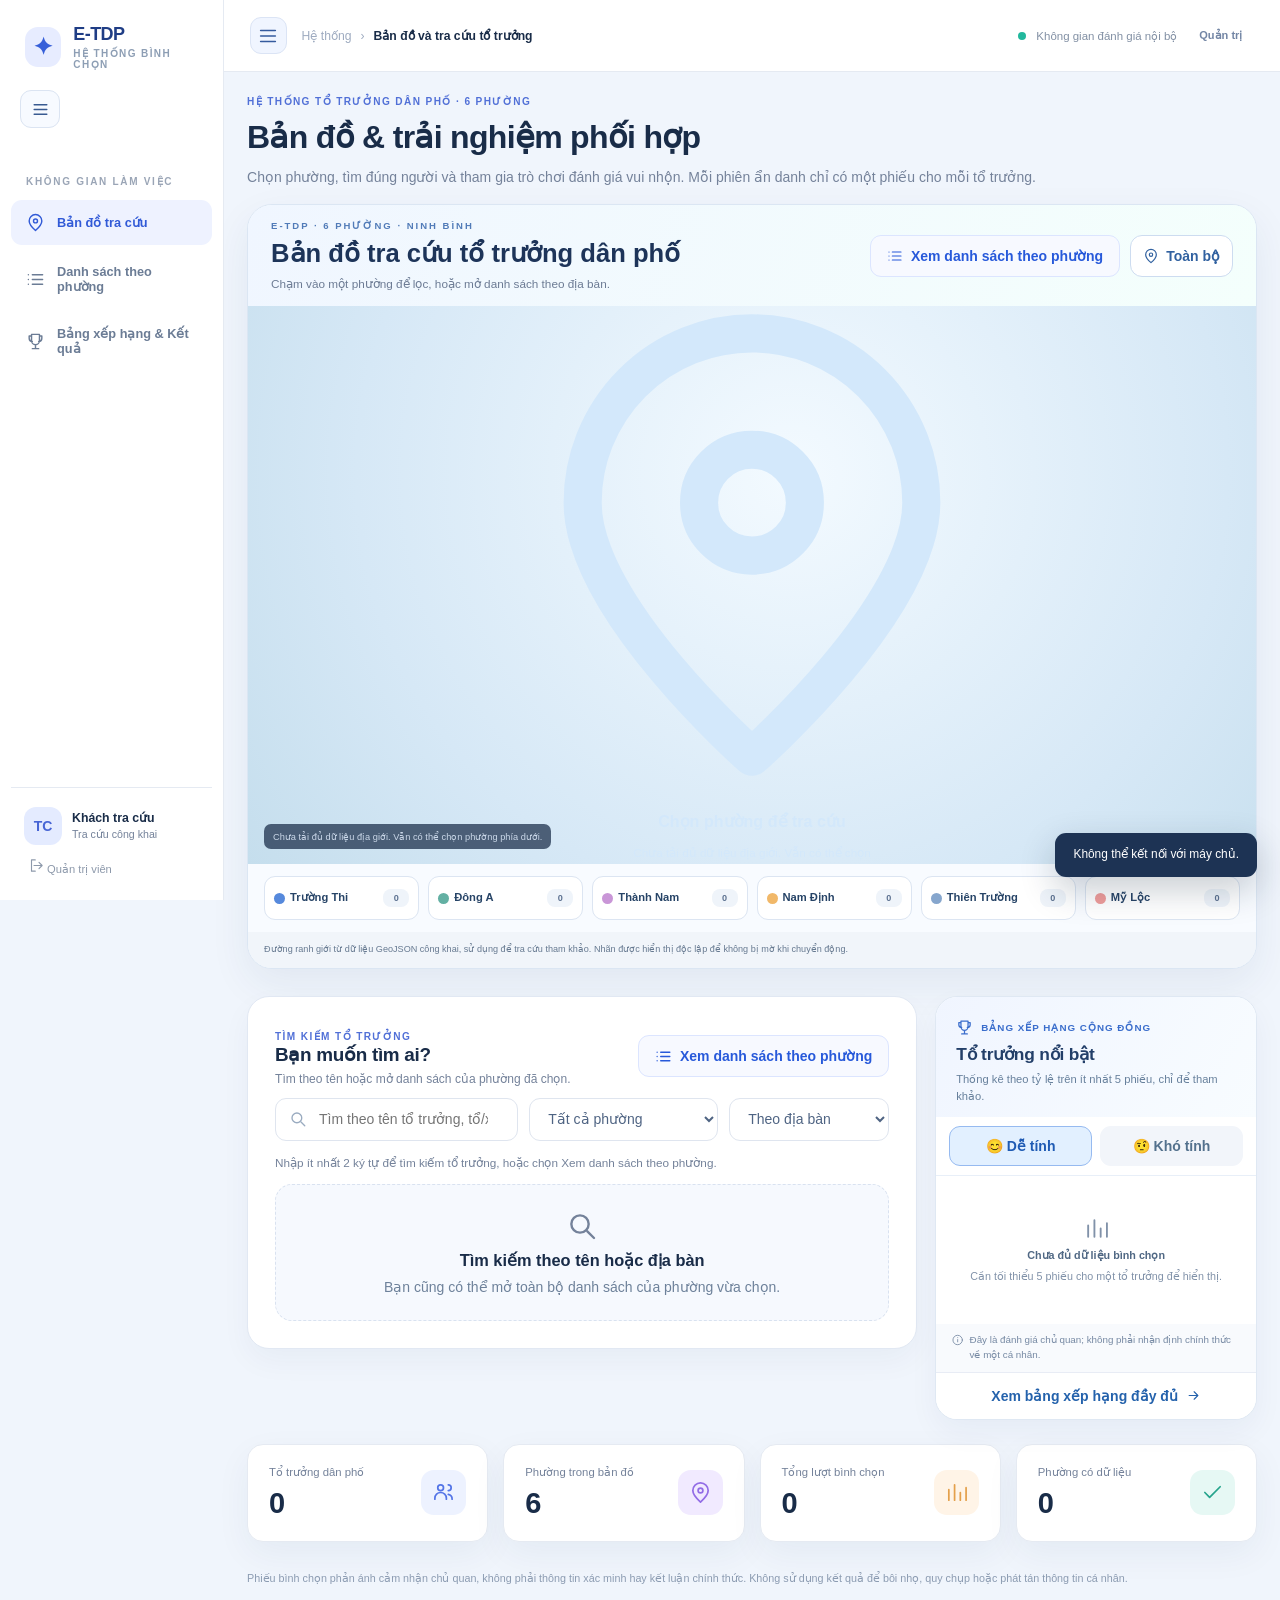
==== commit e582aaf2: "Add files via upload" ====
--- a/static/index.html
+++ b/static/index.html
@@ -7,9 +7,9 @@
   <meta name="robots" content="noindex,nofollow,noarchive">
   <title>E-TDP · Bản đồ 6 phường & bình chọn tổ trưởng</title>
   <meta name="description" content="Hệ thống bình chọn nội bộ tổ trưởng dân phố theo 4 mức đánh giá và bình luận ẩn danh.">
-  <link rel="stylesheet" href="/static/style.css?v=5.2">
-  <script src="/static/game.js?v=5.2" defer></script>
-  <script src="/static/app.js?v=5.2" defer></script>
+  <link rel="stylesheet" href="/static/style.css?v=5.3">
+  <script src="/static/game.js?v=5.3" defer></script>
+  <script src="/static/app.js?v=5.3" defer></script>
 </head>
 <body>
   <div id="app"><div class="loading-page"><div class="spinner"></div><p>Đang mở hệ thống bình chọn…</p></div></div>
--- a/static/style.css
+++ b/static/style.css
@@ -206,3 +206,14 @@
 @media(prefers-reduced-motion:reduce){button,.btn,.ward-chip,.map-name,.sidebar-toggle,.topbar-menu,.map-v51 .map-graphic{transition:none!important;animation:none!important}}
 
 .list-more{grid-column:1/-1;justify-self:center;margin:10px auto 3px;min-width:170px;min-height:42px}
+
+/* E-TDP V5.3 — map fit, full labels and phone admin visibility */
+.map-v51 .map-tilt-zone{height:clamp(450px,62vh,620px);min-height:0;overflow:hidden}
+.map-v51 .map-graphic{height:100%;min-height:0;inset:0;transform-origin:center center}
+.map-v51 .map-graphic svg{height:100%!important;width:100%!important;max-height:none;display:block;overflow:visible}
+.map-v51 .map-label-layer{overflow:visible}
+.map-v51 .map-name{white-space:normal;text-align:center;max-width:168px;min-width:80px;padding:7px 10px;line-height:1.18;overflow-wrap:normal}
+.map-v51 .map-name b{display:block;white-space:normal;word-break:normal}
+.map-v51 .map-head{padding:15px 23px}
+@media(max-width:850px){.map-v51 .map-tilt-zone{height:clamp(375px,59vh,510px);min-height:0}}
+@media(max-width:600px){.map-v51 .map-tilt-zone{height:clamp(355px,58vh,435px);min-height:0}.map-v51 .map-name{font-size:11px;max-width:98px;min-width:65px;padding:5px 6px}.map-v51 .map-name small{font-size:8px;letter-spacing:.2px}}
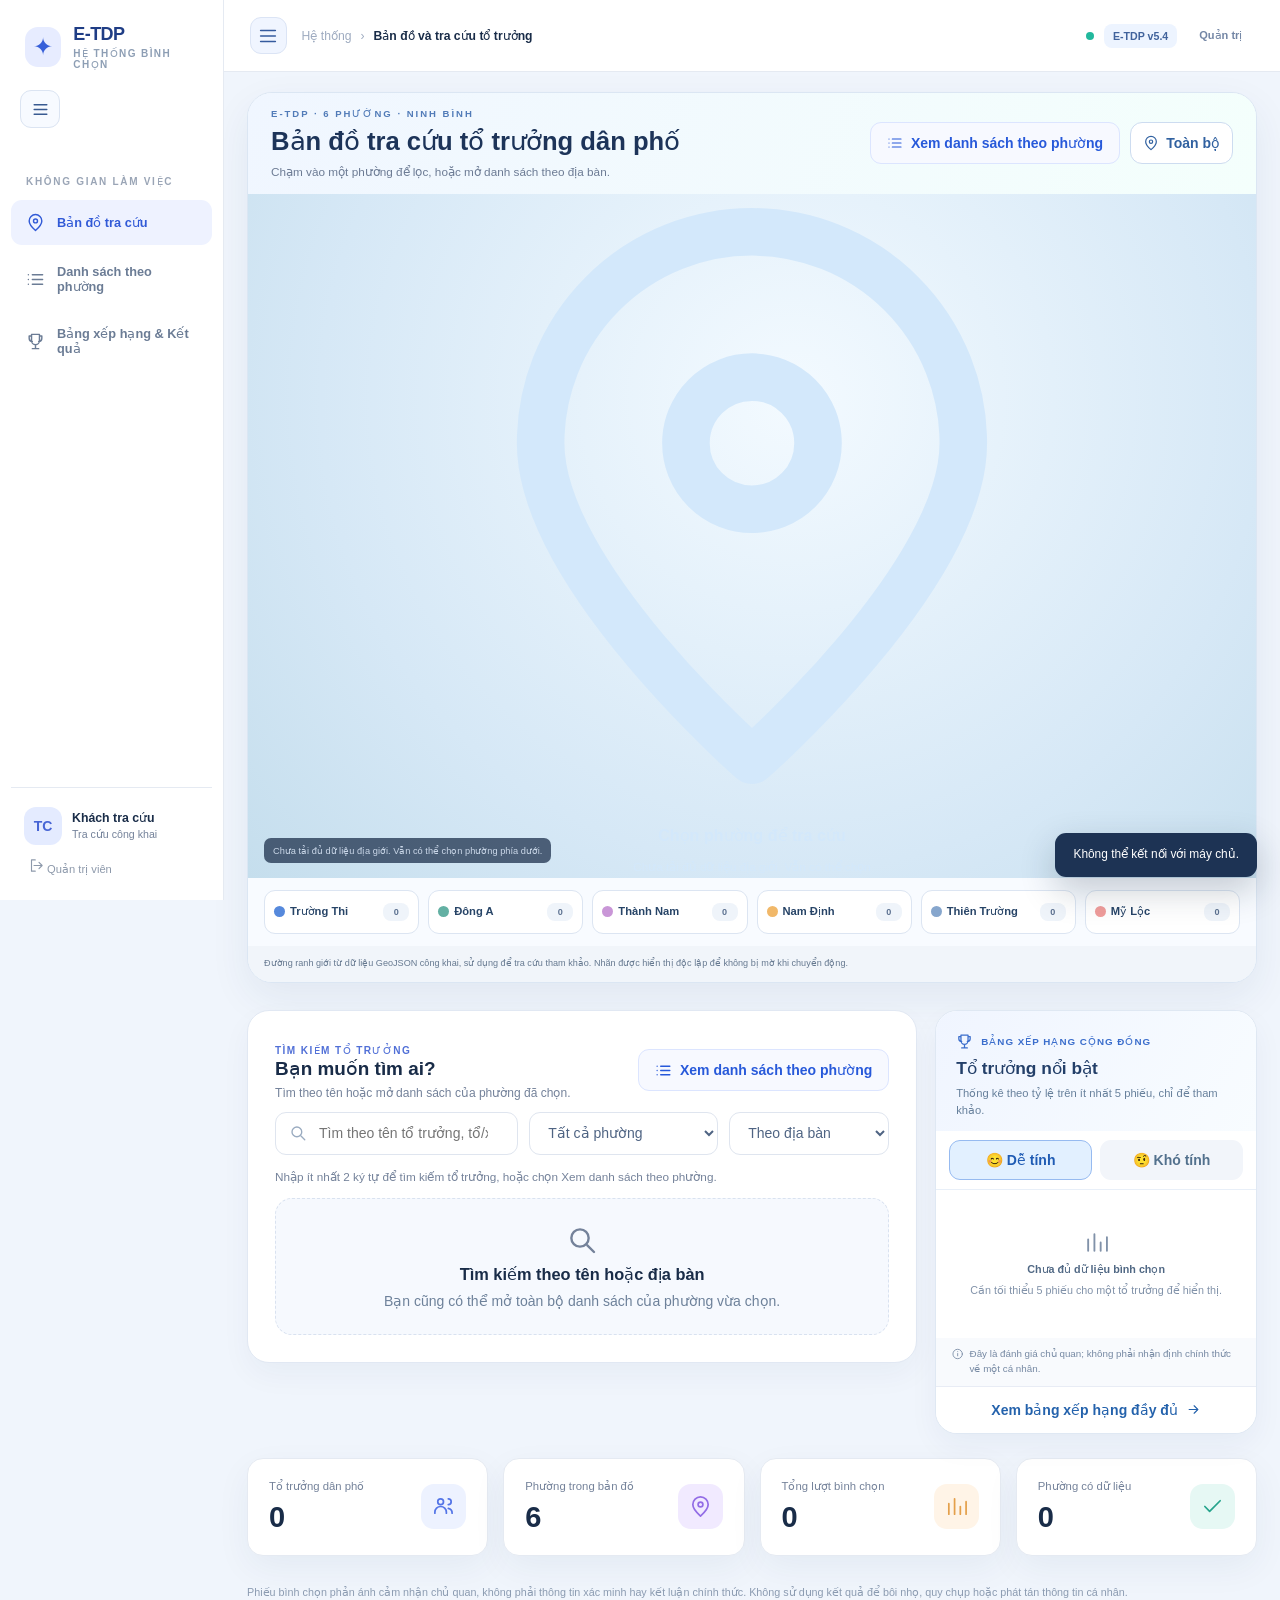
==== commit 9d3b488d: "Add files via upload" ====
--- a/static/index.html
+++ b/static/index.html
@@ -5,11 +5,11 @@
   <meta name="viewport" content="width=device-width,initial-scale=1,viewport-fit=cover">
   <meta name="theme-color" content="#f4f7fc">
   <meta name="robots" content="noindex,nofollow,noarchive">
-  <title>E-TDP · Bản đồ 6 phường & bình chọn tổ trưởng</title>
+  <title>E-TDP · Bản đồ 6 phường và tra cứu tổ trưởng</title>
   <meta name="description" content="Hệ thống bình chọn nội bộ tổ trưởng dân phố theo 4 mức đánh giá và bình luận ẩn danh.">
-  <link rel="stylesheet" href="/static/style.css?v=5.3">
-  <script src="/static/game.js?v=5.3" defer></script>
-  <script src="/static/app.js?v=5.3" defer></script>
+  <link rel="stylesheet" href="/static/style.css?v=5.4">
+  <script src="/static/game.js?v=5.4" defer></script>
+  <script src="/static/app.js?v=5.4" defer></script>
 </head>
 <body>
   <div id="app"><div class="loading-page"><div class="spinner"></div><p>Đang mở hệ thống bình chọn…</p></div></div>
--- a/static/style.css
+++ b/static/style.css
@@ -217,3 +217,33 @@
 .map-v51 .map-head{padding:15px 23px}
 @media(max-width:850px){.map-v51 .map-tilt-zone{height:clamp(375px,59vh,510px);min-height:0}}
 @media(max-width:600px){.map-v51 .map-tilt-zone{height:clamp(355px,58vh,435px);min-height:0}.map-v51 .map-name{font-size:11px;max-width:98px;min-width:65px;padding:5px 6px}.map-v51 .map-name small{font-size:8px;letter-spacing:.2px}}
+
+/* E-TDP V5.4 — public contact, consistent sans-serif typography and clean map */
+:root{font-family:Arial,Helvetica,sans-serif}
+html,body,#app,#app *{font-family:Arial,Helvetica,sans-serif!important}
+body{font-synthesis:none}
+h1,h2,h3,h4,.page-title,.map-head h2,.section-head h3,.person-name,.profile-title-text h2{letter-spacing:normal!important}
+.page-title,.map-head h2{font-weight:700!important}
+.content{padding-top:20px}
+.map-main{margin-top:0!important}
+.map-v51 .map-head{position:relative;z-index:2}
+.map-v51 .map-tilt-zone{height:clamp(540px,76vh,850px);min-height:0;overflow:hidden}
+.map-v51 .map-name{font-size:clamp(13px,1.08vw,17px);font-weight:700;line-height:1.22;padding:8px 12px;max-width:166px;min-width:82px;border-radius:10px;letter-spacing:normal;box-shadow:0 2px 6px #2440652a;overflow-wrap:normal}
+.map-v51 .map-name b{font-weight:700}
+.map-v51 .map-label-layer{overflow:hidden;pointer-events:none}
+.map-v51 .map-name{pointer-events:auto}
+.person-phone,.profile-phone{display:flex;gap:7px;align-items:center;flex-wrap:wrap;line-height:1.5;color:#264d83;font-size:.84rem;margin-top:8px}
+.person-phone svg,.profile-phone svg{flex:none;color:#5377b9}
+.phone-number{display:inline-flex;align-items:center;gap:5px;flex-wrap:wrap}
+.phone-number a{color:#155cb5;text-decoration:none;font-weight:700;padding:3px 6px;border-radius:6px;background:#eef5ff;touch-action:manipulation}
+.phone-number a:hover,.phone-number a:focus-visible{background:#dcecff;text-decoration:underline}
+.phone-number small{color:#657895;font-size:.74rem}
+.phone-unavailable{font-size:.8rem;color:#8592a6;font-style:italic}
+.profile-phone{margin-top:10px;color:#f8fbff;gap:9px;font-size:.93rem}
+.profile-phone svg{color:inherit}
+.profile-phone .phone-number a{background:#ffffff28;color:inherit;font-weight:700;border:1px solid #ffffff3e}
+.profile-phone .phone-number a:hover{background:#ffffff42}
+.profile-phone .phone-number small,.profile-phone .phone-unavailable{color:#e4ebfa}
+.version-tag{display:inline-flex;align-items:center;font-size:.76rem;font-weight:700;color:#41639c;border-radius:8px;padding:6px 9px;background:#edf4ff}
+@media(max-width:850px){.map-v51 .map-tilt-zone{height:clamp(480px,72vh,680px)}.content{padding-top:14px}}
+@media(max-width:600px){.map-v51 .map-tilt-zone{height:clamp(410px,68vh,600px)}.map-v51 .map-name{font-size:11px;min-width:58px;max-width:95px;padding:5px 7px}.profile-phone{font-size:.84rem}.person-phone{font-size:.79rem}}
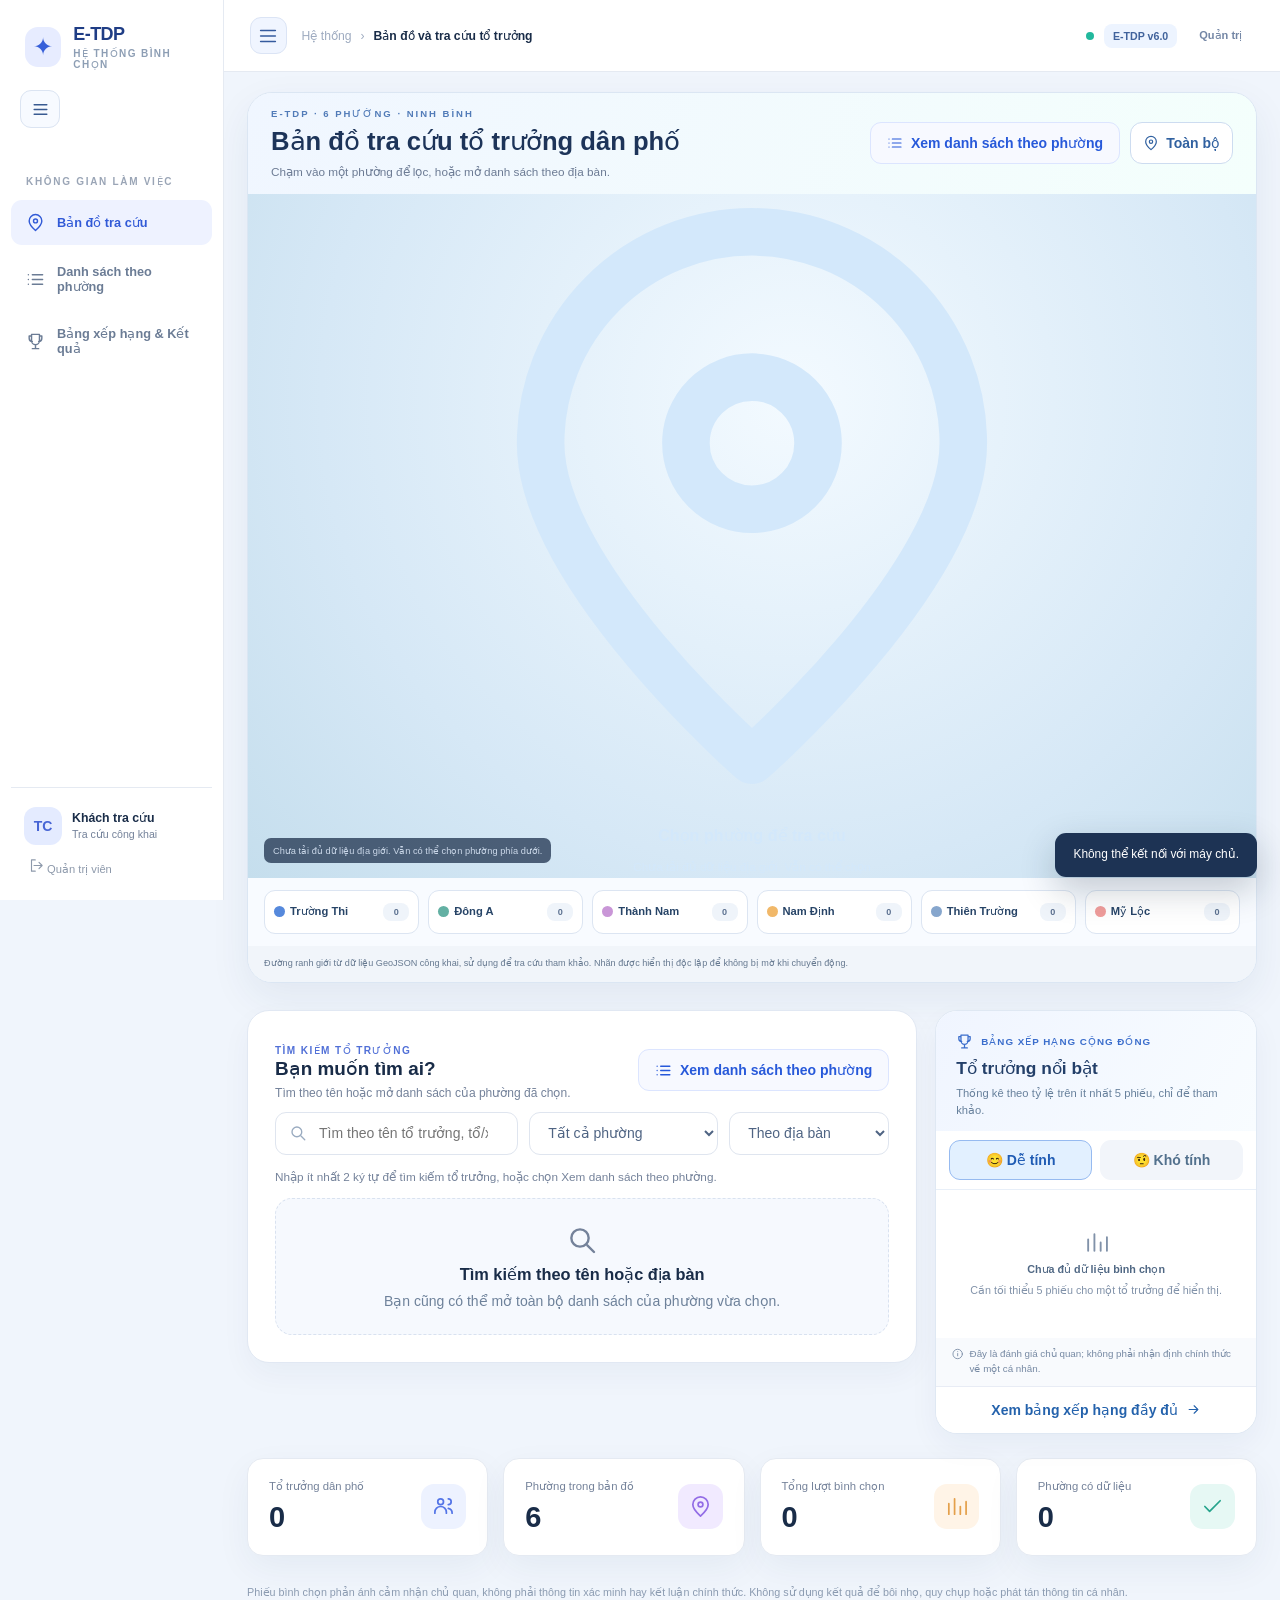
==== commit ad5531f0: "Add files via upload" ====
--- a/static/index.html
+++ b/static/index.html
@@ -7,9 +7,9 @@
   <meta name="robots" content="noindex,nofollow,noarchive">
   <title>E-TDP · Bản đồ 6 phường và tra cứu tổ trưởng</title>
   <meta name="description" content="Hệ thống bình chọn nội bộ tổ trưởng dân phố theo 4 mức đánh giá và bình luận ẩn danh.">
-  <link rel="stylesheet" href="/static/style.css?v=5.4">
-  <script src="/static/game.js?v=5.4" defer></script>
-  <script src="/static/app.js?v=5.4" defer></script>
+  <link rel="stylesheet" href="/static/style.css?v=6.0.1">
+  <script src="/static/game.js?v=6.0.1" defer></script>
+  <script src="/static/app.js?v=6.0.1" defer></script>
 </head>
 <body>
   <div id="app"><div class="loading-page"><div class="spinner"></div><p>Đang mở hệ thống bình chọn…</p></div></div>
--- a/static/style.css
+++ b/static/style.css
@@ -247,3 +247,25 @@
 .version-tag{display:inline-flex;align-items:center;font-size:.76rem;font-weight:700;color:#41639c;border-radius:8px;padding:6px 9px;background:#edf4ff}
 @media(max-width:850px){.map-v51 .map-tilt-zone{height:clamp(480px,72vh,680px)}.content{padding-top:14px}}
 @media(max-width:600px){.map-v51 .map-tilt-zone{height:clamp(410px,68vh,600px)}.map-v51 .map-name{font-size:11px;min-width:58px;max-width:95px;padding:5px 7px}.profile-phone{font-size:.84rem}.person-phone{font-size:.79rem}}
+
+/* E-TDP V6.0 — VƯỢT ẢI TỔ TRƯỞNG. Styles scoped to the new game. */
+.journey-legend{display:flex;align-items:center;justify-content:space-between;gap:12px;padding:11px 14px;margin:2px 0 12px;border:1px solid #e2eaf2;border-radius:12px;background:linear-gradient(110deg,#e8fbf5,#eef5ff);color:#37546f;line-height:1.5}
+.journey-legend strong{font-size:.93rem;color:#204c77;white-space:nowrap}.journey-legend span{font-size:.81rem}
+.journey-frame{background:#dbebf4;border:1px solid #c9dceb;box-shadow:0 12px 32px #2b58751a}
+#journey-game{display:block;width:100%;height:auto;aspect-ratio:960/400;min-height:0;touch-action:manipulation;cursor:pointer;background:#dff0e8}
+#journey-game:focus-visible{outline:3px solid #326fec;outline-offset:-4px}
+.journey-progress{height:7px;background:#d8e4eb;overflow:hidden}
+.journey-progress>span{display:block;height:100%;width:0%;background:linear-gradient(90deg,#42b49a,#5c9ce8);border-radius:0 3px 3px 0;transition:width .11s linear}
+.game-buttons.journey-controls{padding:12px 15px;display:flex;align-items:center;gap:14px;justify-content:space-between;flex-wrap:wrap}
+.journey-tip{font-size:.79rem;color:#5f7897;font-weight:700;line-height:1.35}
+.journey-actions{display:flex;gap:8px;align-items:center;flex-wrap:wrap}
+.journey-actions .btn{display:inline-flex;align-items:center;justify-content:center;min-height:39px;transition:transform .12s ease,box-shadow .16s ease,opacity .13s ease}
+.journey-actions .btn:not(:disabled):active{transform:scale(.96)}
+.journey-actions .btn:disabled{opacity:.55;cursor:not-allowed;box-shadow:none}
+.journey-help{display:flex;flex-wrap:wrap;justify-content:space-between;gap:8px;padding:9px 0;font-size:.76rem;line-height:1.55;color:#637894}
+.journey-help span{flex:1;min-width:215px}
+.journey-access{border-top:1px dashed #d9e3ed;display:flex;align-items:center;justify-content:space-between;gap:10px;padding:12px 0;color:#657c94;font-size:.81rem}
+.journey-access .btn{white-space:normal;text-align:center}
+@media(max-width:720px){.journey-legend{align-items:flex-start;flex-direction:column;gap:4px}.journey-controls{justify-content:stretch!important}.journey-tip{width:100%}.journey-actions{width:100%;display:grid;grid-template-columns:1fr 1.3fr}.journey-actions .btn{min-height:44px;padding:9px 6px;font-size:.77rem}.journey-access{align-items:flex-start;flex-wrap:wrap}}
+@media(max-width:410px){.journey-actions{grid-template-columns:1fr 1.2fr}.journey-legend span,.journey-tip{font-size:.75rem}}
+@media(prefers-reduced-motion:reduce){.journey-progress>span{transition:none}.journey-actions .btn{transition:none}}
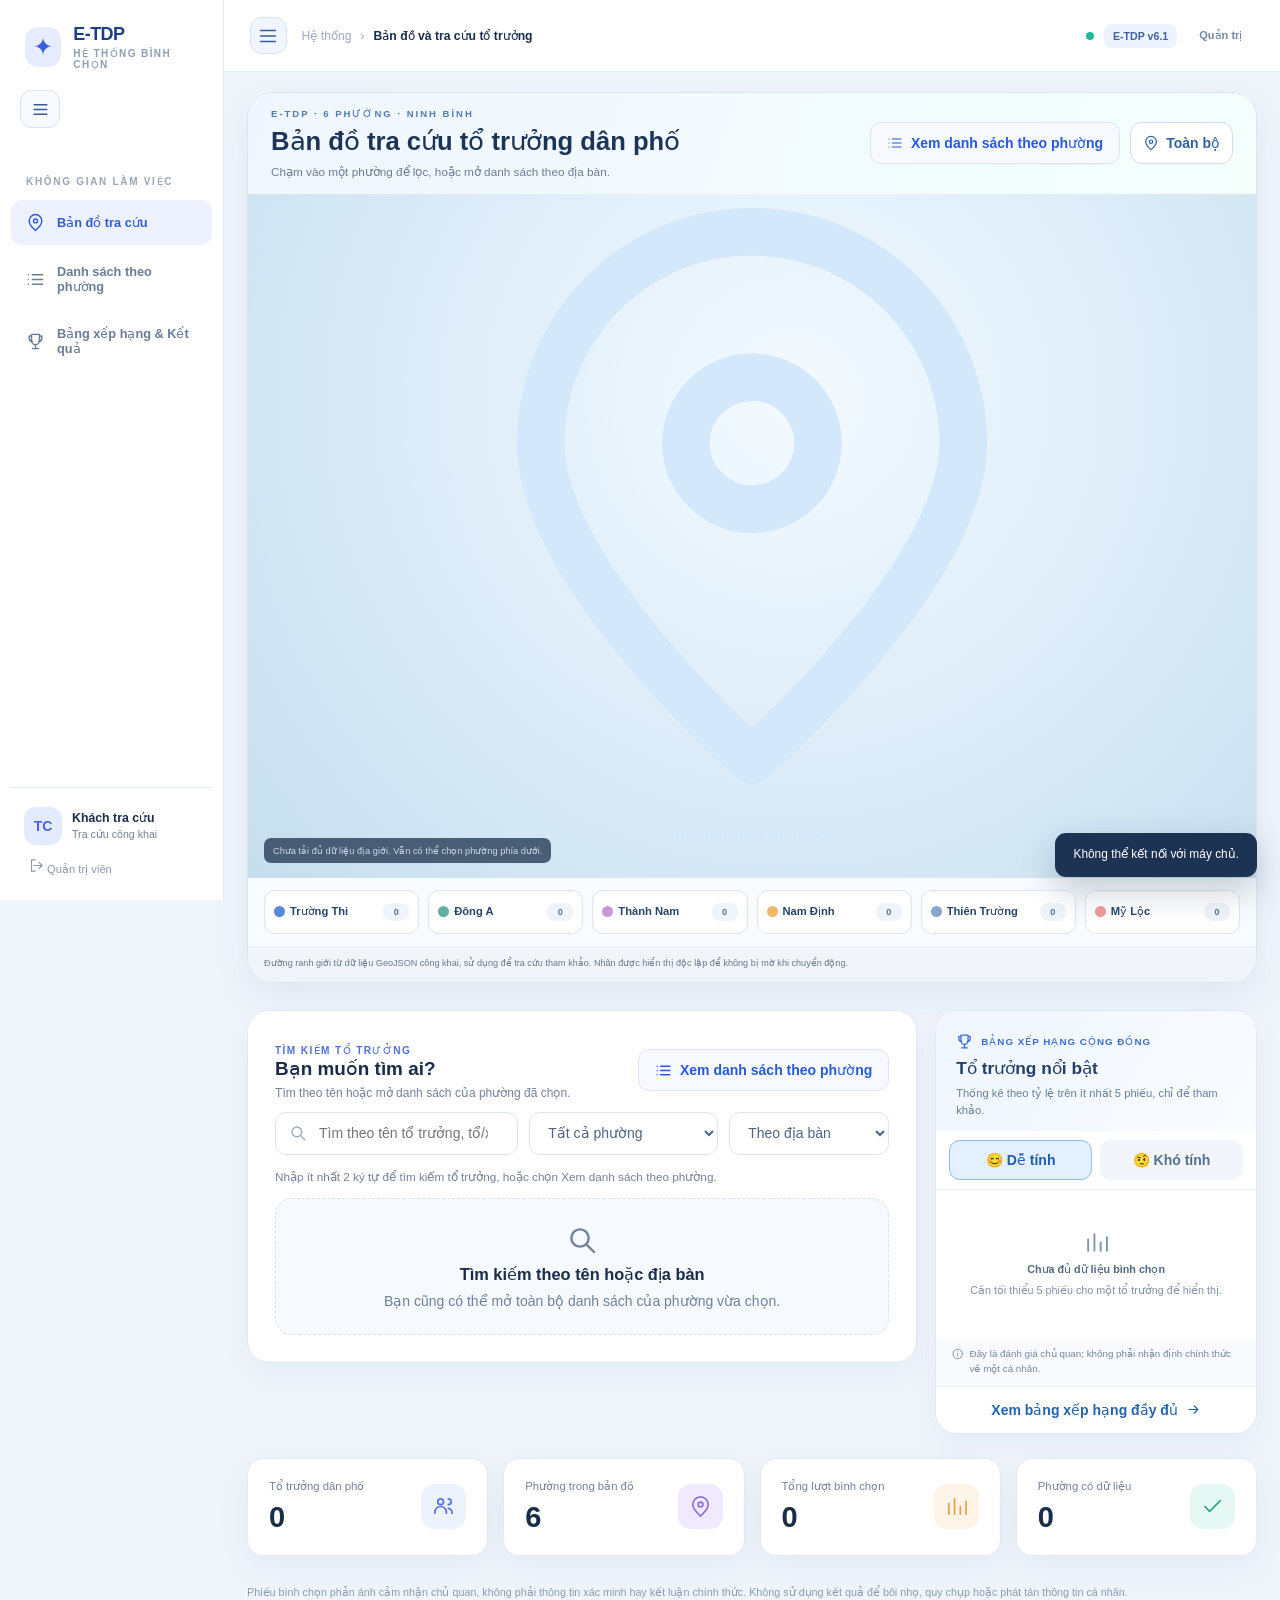
==== commit 15e63416: "Add files via upload" ====
--- a/static/index.html
+++ b/static/index.html
@@ -7,9 +7,9 @@
   <meta name="robots" content="noindex,nofollow,noarchive">
   <title>E-TDP · Bản đồ 6 phường và tra cứu tổ trưởng</title>
   <meta name="description" content="Hệ thống bình chọn nội bộ tổ trưởng dân phố theo 4 mức đánh giá và bình luận ẩn danh.">
-  <link rel="stylesheet" href="/static/style.css?v=6.0.1">
-  <script src="/static/game.js?v=6.0.1" defer></script>
-  <script src="/static/app.js?v=6.0.1" defer></script>
+  <link rel="stylesheet" href="/static/style.css?v=6.1.0">
+  <script src="/static/game.js?v=6.1.0" defer></script>
+  <script src="/static/app.js?v=6.1.0" defer></script>
 </head>
 <body>
   <div id="app"><div class="loading-page"><div class="spinner"></div><p>Đang mở hệ thống bình chọn…</p></div></div>
--- a/static/style.css
+++ b/static/style.css
@@ -269,3 +269,22 @@
 @media(max-width:720px){.journey-legend{align-items:flex-start;flex-direction:column;gap:4px}.journey-controls{justify-content:stretch!important}.journey-tip{width:100%}.journey-actions{width:100%;display:grid;grid-template-columns:1fr 1.3fr}.journey-actions .btn{min-height:44px;padding:9px 6px;font-size:.77rem}.journey-access{align-items:flex-start;flex-wrap:wrap}}
 @media(max-width:410px){.journey-actions{grid-template-columns:1fr 1.2fr}.journey-legend span,.journey-tip{font-size:.75rem}}
 @media(prefers-reduced-motion:reduce){.journey-progress>span{transition:none}.journey-actions .btn{transition:none}}
+
+/* E-TDP V6.1 — Confirmation before a permanent one-vote lock */
+.v5-option:disabled{opacity:.78;cursor:not-allowed;transform:none!important}
+.v5-option.selected:disabled{opacity:1;box-shadow:0 0 0 2px var(--state-color,#2d7bd4),0 3px 14px #233b6320}
+.vote-select-hint,.vote-locked-notice,.game-locked-note{display:flex;gap:11px;align-items:flex-start;border-radius:13px;padding:15px;margin:12px 0;line-height:1.55;font-size:.86rem}
+.vote-select-hint{background:#f3f7ff;color:#3e5e89;border:1px solid #c9d9f5}
+.vote-locked-notice{background:#eaf8ef;border:1px solid #97d6b4;color:#1e6541}
+.vote-locked-notice svg,.game-locked-note svg,.vote-select-hint svg{flex:none;margin-top:2px}
+.vote-locked-notice p,.game-locked-note p{margin:3px 0 0;font-size:.83rem;font-weight:400}
+.game-locked-note{background:#f5f7fc;border:1px dashed #b7c7df;color:#405b7e;min-height:135px;align-items:center}
+.vote-confirm-box{display:flex;gap:13px;margin:14px 0 18px;border:2px solid #387ce1;background:linear-gradient(130deg,#f3f8ff,#fff);border-radius:15px;padding:17px;box-shadow:0 8px 25px #387ce116}
+.vote-confirm-icon{width:43px;height:43px;display:flex;align-items:center;justify-content:center;border-radius:12px;background:#e0edff;color:#235ca9;flex:none}
+.vote-confirm-content{min-width:0;flex:1;color:#354d70}
+.vote-confirm-content h4{margin:0 0 7px;font-size:1rem;color:#17447f}
+.vote-confirm-content p{font-size:.85rem;line-height:1.65;margin:5px 0}
+.vote-confirm-content p strong{color:#b7353f}
+.vote-confirm-actions{display:flex;flex-wrap:wrap;gap:9px;margin-top:14px}
+.vote-confirm-actions .btn{min-height:42px}
+@media(max-width:600px){.vote-confirm-box{padding:13px;gap:9px}.vote-confirm-icon{width:35px;height:35px}.vote-confirm-actions{display:grid;grid-template-columns:1fr;width:100%}.vote-confirm-actions .btn{width:100%;justify-content:center}}
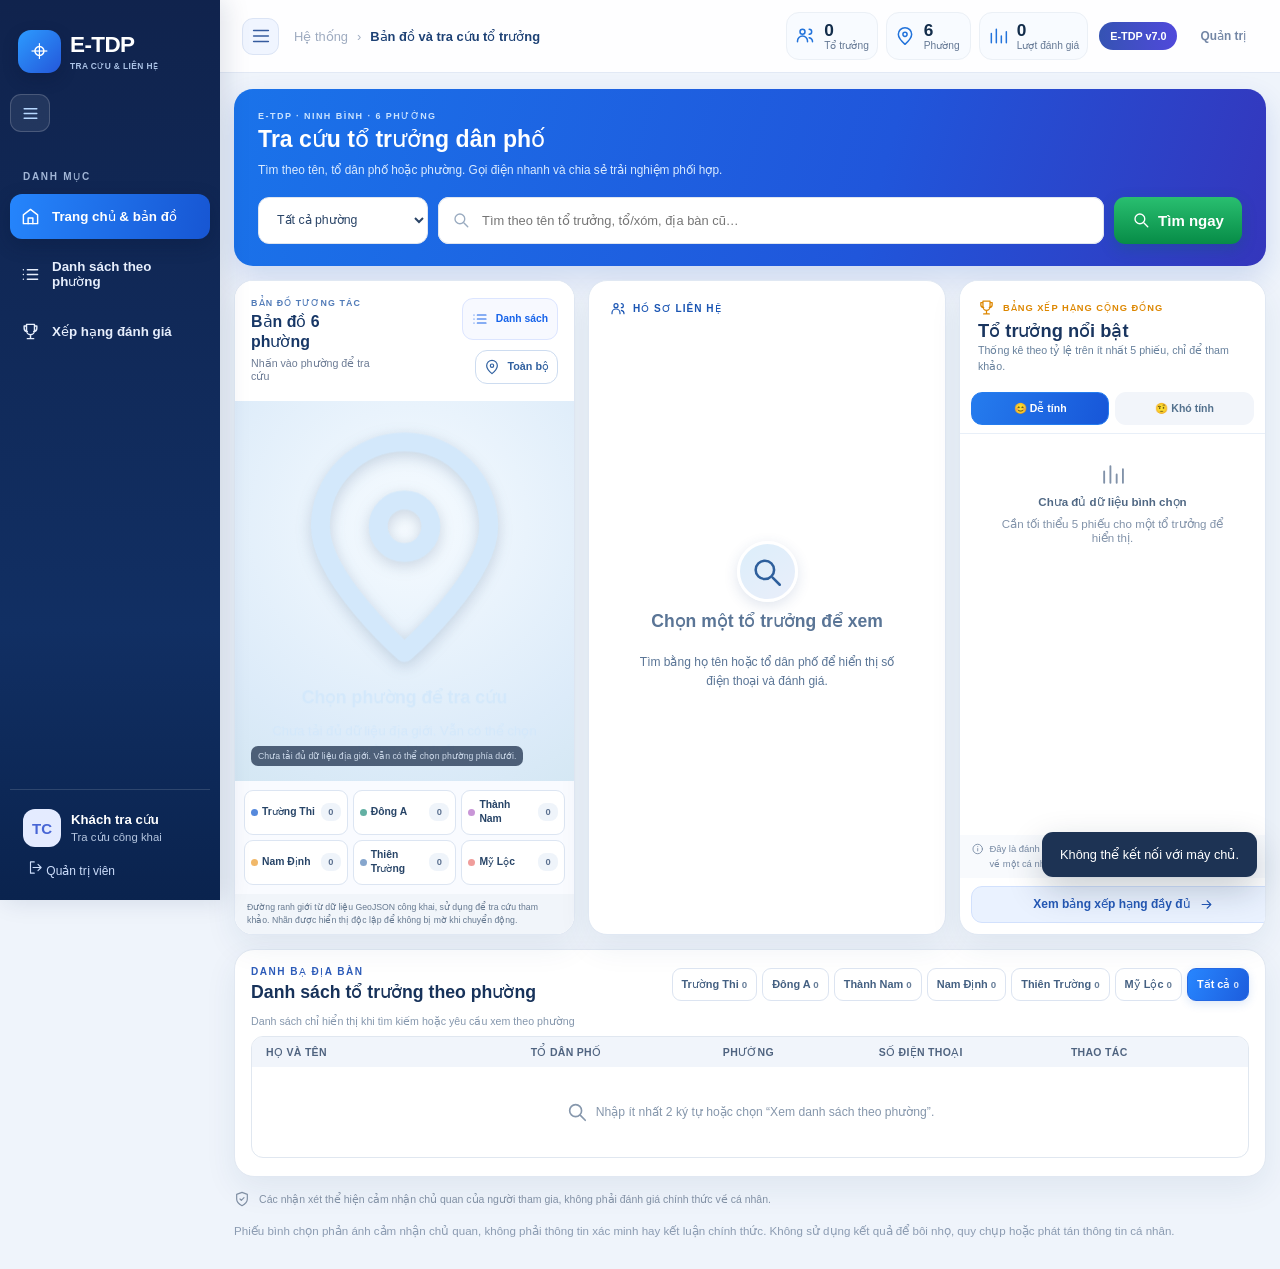
==== commit ba347373: "Add files via upload" ====
--- a/static/index.html
+++ b/static/index.html
@@ -7,9 +7,9 @@
   <meta name="robots" content="noindex,nofollow,noarchive">
   <title>E-TDP · Bản đồ 6 phường và tra cứu tổ trưởng</title>
   <meta name="description" content="Hệ thống bình chọn nội bộ tổ trưởng dân phố theo 4 mức đánh giá và bình luận ẩn danh.">
-  <link rel="stylesheet" href="/static/style.css?v=6.1.0">
-  <script src="/static/game.js?v=6.1.0" defer></script>
-  <script src="/static/app.js?v=6.1.0" defer></script>
+  <link rel="stylesheet" href="/static/style.css?v=7.0.0">
+  <script src="/static/game.js?v=7.0.0" defer></script>
+  <script src="/static/app.js?v=7.0.0" defer></script>
 </head>
 <body>
   <div id="app"><div class="loading-page"><div class="spinner"></div><p>Đang mở hệ thống bình chọn…</p></div></div>
--- a/static/style.css
+++ b/static/style.css
@@ -288,3 +288,197 @@
 .vote-confirm-actions{display:flex;flex-wrap:wrap;gap:9px;margin-top:14px}
 .vote-confirm-actions .btn{min-height:42px}
 @media(max-width:600px){.vote-confirm-box{padding:13px;gap:9px}.vote-confirm-icon{width:35px;height:35px}.vote-confirm-actions{display:grid;grid-template-columns:1fr;width:100%}.vote-confirm-actions .btn{width:100%;justify-content:center}}
+
+/* ===== E-TDP V7 | redesign: Tra cứu nhanh – Gọi nhanh – Đánh giá vui ===== */
+:root{--bg:#f1f5fb;--ink:#14284b;--muted:#64748b;--blue:#1663ea;--blueDeep:#1442c0;--border:#dfe8f3;--shadow:0 12px 32px rgba(30,62,104,.075)}
+html,body,button,input,select,textarea{font-family:Arial,Helvetica,sans-serif!important}
+html{font-size:15px}body{background:#eff4fb}
+.shell{grid-template-columns:220px minmax(0,1fr)!important;max-width:none;width:100%;transition:grid-template-columns .22s ease}
+.shell.sidebar-collapsed{grid-template-columns:74px minmax(0,1fr)!important}
+.sidebar{background:linear-gradient(180deg,#10234d 0%,#112f63 70%,#0a234e 100%)!important;color:#fff;border:0;box-shadow:5px 0 24px #0d255222;padding:22px 10px;z-index:25}
+.sidebar .brand-mark{display:flex;align-items:center;gap:9px;padding:8px 8px 16px;color:#fff!important;font-size:1.5rem;font-weight:850}
+.brand-mark .logo-symbol{display:grid;place-items:center;flex:none;width:43px;height:43px;background:linear-gradient(135deg,#2c9bff,#2457da);color:#fff;border-radius:13px;font-size:30px;box-shadow:0 6px 15px #0a163a50}
+.brand-mark small{color:#acc3e6!important;letter-spacing:.4px;font-size:.56rem;white-space:nowrap}
+.sidebar .side-caption{color:#a2b6d6;margin:24px 13px 12px}
+.sidebar .side-nav{gap:7px}
+.sidebar .side-nav button{color:#e6eefc;border-radius:12px;padding:13px 11px;font-size:.89rem;font-weight:700;transition:background .15s ease,transform .15s ease}
+.sidebar .side-nav button:hover{background:#ffffff21;color:#fff;transform:translateX(2px)}
+.sidebar .side-nav button.active{background:linear-gradient(100deg,#2585fc,#1756d3);color:#fff;box-shadow:0 6px 18px #0616384d}
+.sidebar .sidebar-toggle{color:#b7d8ff;background:#ffffff14;border:1px solid #ffffff2c;margin:5px 0 15px}
+.sidebar .sidebar-toggle:hover{background:#ffffff28}
+.sidebar .sidebar-bottom{border-top:1px solid #ffffff23}
+.sidebar .account-chip b{color:#fff}.sidebar .account-chip small{color:#b4c5df}.sidebar .logout-btn{color:#ccddfb}
+.shell.sidebar-collapsed .sidebar .brand-mark{padding:8px 0 16px}.shell.sidebar-collapsed .sidebar .logo-symbol{margin:auto}
+.shell.sidebar-collapsed .sidebar .sidebar-toggle{margin:5px auto 15px}
+.main,.content{width:100%;min-width:0;max-width:none}
+.content{padding:16px clamp(12px,1.1vw,24px) 28px}
+.topbar{background:#ffffffeb;height:73px;border-bottom:1px solid #e2e9f5;padding:0 22px;position:relative}
+.topbar .breadcrumbs{font-size:.86rem}.topbar .breadcrumbs b{color:#1d4175}
+.topbar-right{gap:11px}.topbar-right>.btn{white-space:nowrap}.version-tag{color:#fff;background:linear-gradient(90deg,#3553b3,#5049db);font-size:.72rem;border-radius:99px;padding:8px 11px}
+.etdp-top-stats{display:flex;gap:8px}
+.etdp-stat-pill{display:flex;align-items:center;gap:9px;border:1px solid #ebf0f6;border-radius:13px;background:#f8fbff;padding:9px 12px;min-width:96px;color:#2273db}
+.etdp-stat-pill>div{display:flex;flex-direction:column;gap:0}
+.etdp-stat-pill strong{font-size:1.15rem;font-weight:850;color:#132d4b;line-height:1.1}
+.etdp-stat-pill small{font-size:.68rem;color:#647894;white-space:nowrap}
+.etdp-search-hero{border-radius:19px;padding:22px 24px;background:linear-gradient(106deg,#1a73ea 0%,#2056db 62%,#3436bc 100%);color:#fff;display:flex;align-items:center;gap:18px;box-shadow:0 12px 28px #194cbb29;margin:0 0 14px}
+.etdp-search-title{flex:0 1 380px;min-width:0}
+.etdp-eyebrow{font-weight:800;color:#2c5bb9;font-size:.67rem;letter-spacing:1.45px;display:block;margin-bottom:5px}
+.etdp-search-hero .etdp-eyebrow{color:#cae3ff;font-size:.6rem}
+.etdp-search-title h1{font-size:clamp(1.28rem,1.8vw,1.9rem);line-height:1.2;margin:0 0 8px;font-weight:850;letter-spacing:-.4px}
+.etdp-search-title p{margin:0;color:#d9eaff;line-height:1.45;font-size:.79rem}
+.etdp-search-bar{display:flex;min-width:0;gap:10px;flex:1;align-items:center}
+.etdp-search-bar .filters{display:flex;align-items:center;gap:10px;padding:0;margin:0;flex:1;min-width:0;background:transparent;border:0}
+.etdp-search-bar .search-wrap{order:2;flex:1;min-width:135px;background:#fff;border-radius:11px;box-shadow:none}
+.etdp-search-bar .search-wrap input{font-size:.86rem;min-height:47px}
+.etdp-search-bar #ward-select{order:1;max-width:185px;background:#fff;border-radius:11px;min-height:47px;color:#2a4467;font-size:.82rem}
+.etdp-search-bar #sort-select{display:none}
+.etdp-search-submit{white-space:nowrap;min-height:47px;padding:0 18px;border:0;border-radius:11px;color:#fff;font-weight:850;display:flex;align-items:center;gap:8px;background:linear-gradient(180deg,#29bf70,#078c47);box-shadow:0 5px 15px #08674337;transition:transform .13s ease,filter .13s ease}
+.etdp-search-submit:hover{filter:brightness(1.08);transform:translateY(-1px)}
+.etdp-search-submit:active{transform:scale(.97)}
+.etdp-dashboard-grid{display:grid;grid-template-columns:minmax(300px,1.03fr) minmax(320px,1.14fr) minmax(255px,.83fr);gap:13px;align-items:stretch;min-width:0}
+.etdp-dashboard-grid>section,.etdp-dashboard-grid>aside{min-width:0;background:#fff;border:1px solid #e0e8f3;border-radius:19px;box-shadow:var(--shadow);overflow:hidden}
+.etdp-map-panel .map-main.map-v51{margin:0;border:0;box-shadow:none;border-radius:0;height:100%;background:#fff}
+.etdp-map-panel .map-head{padding:17px 16px!important;align-items:center;gap:8px;background:#fff}
+.etdp-map-panel .map-head h2{font-size:1.06rem!important;margin:0 0 5px;color:#173766}
+.etdp-map-panel .map-kicker{letter-spacing:1.1px;font-size:.59rem;margin-bottom:4px}
+.etdp-map-panel .map-head p{font-size:.71rem;white-space:nowrap}
+.etdp-map-panel .map-actions .btn{font-size:.69rem;padding:8px 9px;white-space:nowrap}
+.etdp-map-panel .map-reset{font-size:.72rem;padding:8px}
+.etdp-map-panel .map-tilt-zone{height:430px!important;min-height:430px!important;background:radial-gradient(circle at 52% 32%,#f6fbff,#dcebf9 74%,#d4e7f3)!important}
+.etdp-map-panel .map-graphic,.etdp-map-panel .map-graphic svg{height:100%!important;min-height:0!important}
+.etdp-map-panel .map-graphic{transform:translateZ(0) rotateX(var(--rx,0deg)) rotateY(var(--ry,0deg)) scale(1.03);transition:transform .18s ease-out}
+.etdp-map-panel .map-graphic svg{filter:drop-shadow(0 4px 7px #294d7335)}
+.etdp-map-panel .map-name{font-size:clamp(9px,.8vw,12px)!important;line-height:1.12!important;padding:6px 7px!important;max-width:92px!important;min-width:53px!important;box-shadow:0 3px 12px #2d508c30!important;border:1px solid #b4cbe5!important;border-radius:9px!important}
+.etdp-map-panel .map-name b{font-weight:850}
+.etdp-map-panel .map-credit{font-size:.58rem;padding:5px 7px}
+.etdp-map-panel .map-chip-strip{grid-template-columns:repeat(3,minmax(0,1fr));padding:9px;gap:5px;background:#f9fbff}
+.etdp-map-panel .map-chip-strip .ward-chip{padding:7px 6px;gap:4px;font-size:.69rem;border-radius:9px}
+.etdp-map-panel .map-chip-strip .ward-chip b{font-size:.62rem;min-width:20px}
+.etdp-map-panel .map-dot{width:7px;height:7px}
+.etdp-map-panel .map-attr{padding:7px 12px;font-size:.58rem}
+.etdp-feature-panel{display:flex;align-items:stretch}
+.etdp-feature-inner{display:flex;flex-direction:column;gap:10px;padding:20px 21px 16px;width:100%;height:100%}
+.etdp-feature-kicker{font-size:.67rem;color:#1a55b3;font-weight:850;letter-spacing:1px;display:flex;align-items:center;gap:7px}
+.etdp-feature-header{display:flex;align-items:center;gap:15px;min-width:0;padding:6px 0 3px}
+.etdp-feature-avatar{width:78px;height:78px;flex:none;display:grid;place-items:center;background:linear-gradient(145deg,#dceefa,#e9eefa);border:3px solid #fff;box-shadow:0 4px 14px #264c8b25;border-radius:50%;color:#2e5f9c;font-size:1.45rem;font-weight:850}
+.etdp-overline{font-weight:800;letter-spacing:1px;color:#3a63b3;font-size:.65rem;margin-bottom:5px}
+.etdp-feature-header h3{font-weight:850;letter-spacing:-.5px;line-height:1.22;font-size:clamp(1.1rem,1.62vw,1.55rem);margin:0 0 9px;color:#102b56}
+.etdp-feature-header p{margin:5px 0;display:flex;align-items:center;gap:7px;font-size:.78rem;color:#5e718d;line-height:1.25}
+.etdp-phone-block{background:linear-gradient(115deg,#e5faec,#d9f6e4);border:1px solid #b4ebc5;padding:15px 17px;border-radius:14px;margin-top:6px}
+.etdp-phone-label{font-size:.71rem;font-weight:850;color:#23573b;display:flex;align-items:center;gap:8px;letter-spacing:.3px}
+.etdp-phone-num{font-size:clamp(1.5rem,2.4vw,2.28rem);font-weight:900;line-height:1.3;letter-spacing:.4px;color:#087d32;overflow-wrap:anywhere;margin-top:5px}
+.etdp-phone-alt{font-size:.78rem;color:#366248;margin-top:3px}
+.etdp-phone-actions{display:flex;flex-wrap:wrap;gap:8px;margin-top:12px}
+.etdp-call-btn,.etdp-copy-btn{display:inline-flex;align-items:center;justify-content:center;gap:7px;min-height:39px;text-decoration:none;border-radius:10px;font-weight:800;font-size:.8rem;padding:9px 13px;transition:transform .13s ease,box-shadow .13s ease}
+.etdp-call-btn{background:linear-gradient(180deg,#22b65b,#08903f);border:1px solid #1b9846;color:#fff;box-shadow:0 5px 11px #066a2f2b}
+.etdp-copy-btn{background:#fff;border:1px solid #abcfde;color:#2461bd}
+.etdp-call-btn:hover,.etdp-copy-btn:hover{transform:translateY(-1px);box-shadow:0 5px 12px #30597629}
+.etdp-call-btn:active,.etdp-copy-btn:active{transform:scale(.97)}
+.etdp-phone-empty{display:flex;align-items:center;gap:8px;padding:18px;color:#79899f;border-radius:12px;background:#f0f3f7}
+.etdp-feature-footer{margin-top:auto;padding-top:13px;border-top:1px solid #e4eaf3;display:flex;align-items:center;justify-content:space-between;gap:10px}
+.etdp-feature-footer span{color:#73839b;display:inline-flex;align-items:center;gap:6px;font-size:.73rem}
+.etdp-feature-review{display:flex;align-items:center;gap:6px;background:#e7efff;border:1px solid #bfd3fb;color:#184ba7;padding:10px 12px;border-radius:10px;font-size:.77rem;font-weight:850}
+.etdp-no-feature{text-align:center;display:flex;flex:1;justify-content:center;align-items:center;flex-direction:column;gap:9px;color:#5a7596}.etdp-no-feature h3{margin:0}.etdp-no-feature p{max-width:260px;font-size:.8rem;line-height:1.6}
+.etdp-ranked-panel{display:flex;flex-direction:column;background:#fff}
+.etdp-ranked-panel .home-rank-top{padding:18px 18px 9px;background:#fff}
+.etdp-ranked-panel .home-rank-top h3{font-size:1.22rem;color:#19355f;margin:4px 0 0}
+.etdp-ranked-panel .home-rank-top p{font-size:.71rem}
+.etdp-ranked-panel .rank-eyebrow{font-size:.62rem;color:#dd8700}
+.etdp-ranked-panel .home-rank-tabs{padding:8px 11px;gap:6px}
+.etdp-ranked-panel .home-rank-tabs button{font-size:.7rem;padding:9px 6px}
+.etdp-ranked-panel .home-rank-tabs button.active{background:linear-gradient(110deg,#257cee,#1756d8);color:#fff;border-color:#257cee}
+.etdp-ranked-panel .home-rank-results{flex:1;padding:5px 10px}
+.etdp-ranked-panel .home-rank-results .leaderboard-row{padding:10px 2px}
+.etdp-ranked-panel .leaderboard-pos{width:27px;height:27px;flex:none;font-size:.78rem}
+.etdp-ranked-panel .leaderboard-person strong{font-size:.79rem}
+.etdp-ranked-panel .leaderboard-value strong{color:#0d9a55;font-size:.88rem}
+.etdp-ranked-panel .leaderboard-value{min-width:55px}
+.etdp-ranked-panel .home-rank-note{font-size:.63rem;padding:7px 12px}
+.etdp-ranked-panel .rank-more{border-radius:11px;padding:10px;margin:8px 11px 11px;color:#2458b6;background:#eaf2ff;border:1px solid #d2e1fd;font-size:.8rem;font-weight:800}
+.etdp-list-panel{margin-top:14px;border-radius:20px;background:#fff;border:1px solid #e1e8f2;box-shadow:var(--shadow);padding:16px 16px 18px}
+.etdp-list-head{display:flex;justify-content:space-between;gap:15px;flex-wrap:wrap;align-items:center;margin-bottom:12px}
+.etdp-list-head h2{font-size:1.18rem;letter-spacing:-.3px;color:#17325a;margin:0}
+.etdp-list-ward-actions{display:flex;gap:5px;flex-wrap:wrap}
+.etdp-list-ward{font-weight:750;font-size:.73rem;color:#446082;white-space:nowrap;padding:9px;border:1px solid #dce4f1;background:#fff;border-radius:9px;transition:all .13s ease}
+.etdp-list-ward:hover{background:#f0f6ff;border-color:#a8c7ee}.etdp-list-ward.active{background:linear-gradient(115deg,#2786ff,#1d5ddd);color:#fff;border-color:#2569e4;box-shadow:0 3px 10px #1d64cf28}
+.etdp-list-ward small{font-size:.65rem;opacity:.8}
+.etdp-directory-grid{border:1px solid #e0e7f0;border-radius:12px;overflow:hidden}
+.etdp-directory-th,.etdp-directory-row{display:grid;grid-template-columns:minmax(170px,1.4fr) minmax(116px,1fr) minmax(105px,.8fr) minmax(153px,1fr) minmax(135px,.9fr);gap:11px;align-items:center;padding:9px 14px}
+.etdp-directory-th{background:#f1f5fb;color:#506480;font-size:.7rem;font-weight:850;letter-spacing:.3px}
+.etdp-directory-row{background:#fff;border-top:1px solid #e8eef6;font-size:.79rem;min-height:59px;transition:background .12s}
+.etdp-directory-row:hover{background:#f8fbff}
+.etdp-row-person{display:flex;align-items:center;gap:9px;min-width:0}
+.etdp-row-person strong{font-size:.85rem;color:#203354;display:block;line-height:1.22}
+.etdp-row-person small{display:block;font-size:.67rem;color:#9ba9b9;margin-top:3px}
+.etdp-mini-avatar{display:grid;place-items:center;background:#e8f0fd;color:#3862ad;font-weight:800;border-radius:50%;width:34px;height:34px;flex:none;font-size:.69rem}
+.etdp-row-area,.etdp-row-ward{color:#526986;overflow-wrap:anywhere}
+.etdp-row-phone strong{display:flex;align-items:center;gap:6px;color:#0e924b;font-size:.92rem;white-space:nowrap}
+.etdp-row-phone small{color:#687c94;font-size:.68rem}
+.etdp-row-actions{display:flex;align-items:center;justify-content:flex-end;gap:6px}
+.etdp-row-actions button,.etdp-mini-call{display:flex;align-items:center;justify-content:center;background:#f5f8fe;border:1px solid #dbe6f4;min-height:32px;min-width:32px;border-radius:8px;color:#2461b5;transition:background .12s ease,transform .12s ease}
+.etdp-row-actions button:hover{background:#e7f1ff;transform:translateY(-1px)}
+.etdp-mini-call{background:linear-gradient(100deg,#1fba65,#129449);color:#fff;border-color:#169d4f;gap:5px;padding:0 9px;text-decoration:none;font-size:.72rem;font-weight:800}
+.etdp-list-empty{padding:34px 15px;text-align:center;color:#8697ac;font-size:.81rem;display:flex;gap:8px;justify-content:center;align-items:center;grid-column:1/-1}
+.etdp-list-panel .count-caption{font-size:.71rem;color:#8597ad;margin:0 0 8px}
+.etdp-end-note{display:flex;align-items:center;gap:9px;margin:14px 0;color:#8190a4;font-size:.7rem}
+.etdp-feature-panel .etdp-phone-block.compact{margin-top:6px;background:#eaf9ef;border-color:#a4dfb5}
+.profile-title-text .etdp-phone-block.compact .etdp-phone-num{color:#04793b!important;font-size:clamp(1.4rem,2vw,1.9rem)}
+.profile-title-text .etdp-phone-block.compact .etdp-phone-label{color:#174e32}
+.profile-title-text .etdp-phone-block.compact .etdp-phone-alt{color:#305c3d}
+.profile-title-text .etdp-phone-block.compact .etdp-copy-btn{color:#2461bd}
+.fine-print{margin-top:15px}
+button,a{touch-action:manipulation}
+@media(max-width:1450px){
+ .etdp-dashboard-grid{grid-template-columns:minmax(250px,1fr) minmax(290px,1.05fr) minmax(240px,.9fr)}
+ .etdp-search-hero{flex-wrap:wrap}
+ .etdp-search-title{flex:0 1 100%;max-width:none}
+ .etdp-map-panel .map-tilt-zone{height:380px!important;min-height:380px!important}
+ .etdp-map-panel .map-head p{white-space:normal}
+ .etdp-phone-num{font-size:1.65rem}
+ .etdp-feature-avatar{width:61px;height:61px;font-size:1.1rem}
+ .etdp-stat-pill{min-width:85px;padding:8px}
+}
+@media(max-width:1180px){
+ .etdp-dashboard-grid{grid-template-columns:minmax(300px,1fr) minmax(315px,1fr)}
+ .etdp-ranked-panel{grid-column:1/-1}
+ .etdp-ranked-panel .home-rank-results{display:grid;grid-template-columns:repeat(3,minmax(0,1fr));gap:7px}
+ .etdp-ranked-panel .home-rank-results .leaderboard-row{border:1px solid #e4ecf7;border-radius:10px;padding:9px}
+ .etdp-list-ward-actions{max-width:none}
+ .etdp-top-stats{gap:5px}.etdp-stat-pill:last-child{display:none}
+}
+@media(max-width:850px){
+ .shell,.shell.sidebar-collapsed{display:block!important}
+ .sidebar{position:fixed!important;height:100dvh!important;width:min(290px,84vw)!important;transform:translateX(-110%);transition:transform .21s ease;padding:22px 11px;z-index:80}
+ .mobile-nav-open .sidebar{transform:translateX(0)}
+ .sidebar .brand-mark>div,.sidebar .side-caption,.sidebar .side-nav button span,.sidebar .sidebar-bottom{display:block!important}
+ .sidebar .side-nav{display:flex;flex-direction:column;overflow:visible}.sidebar .sidebar-bottom{display:block}
+ .sidebar-scrim{z-index:79}
+ .topbar{height:60px;padding:0 12px}.topbar .breadcrumbs{font-size:.7rem}
+ .etdp-dashboard-grid{grid-template-columns:minmax(0,1fr) minmax(0,1fr)}
+ .etdp-map-panel .map-tilt-zone{height:420px!important;min-height:420px!important}
+ .etdp-ranked-panel .home-rank-results{grid-template-columns:repeat(2,minmax(0,1fr))}
+ .etdp-search-bar .search-wrap{min-width:120px}
+ .etdp-directory-grid{overflow-x:auto}.etdp-directory-th,.etdp-directory-row{min-width:720px}
+}
+@media(max-width:650px){
+ .etdp-top-stats{display:none}
+ .etdp-search-hero{padding:16px 14px}
+ .etdp-search-title h1{font-size:1.4rem}
+ .etdp-search-bar{flex-wrap:wrap;gap:7px}
+ .etdp-search-bar .filters{width:100%;flex-wrap:wrap}
+ .etdp-search-bar #ward-select{width:100%;max-width:none;order:1}
+ .etdp-search-bar .search-wrap{width:100%;flex-basis:100%;order:2}
+ .etdp-search-submit{width:100%;justify-content:center}
+ .etdp-dashboard-grid{grid-template-columns:1fr}
+ .etdp-map-panel .map-tilt-zone{height:390px!important;min-height:390px!important}
+ .etdp-map-panel .map-name{max-width:78px!important;min-width:54px!important;font-size:10px!important;padding:4px 5px!important}
+ .etdp-map-panel .map-chip-strip{grid-template-columns:repeat(3,minmax(0,1fr))}
+ .etdp-map-panel .map-head{flex-wrap:wrap}
+ .etdp-ranked-panel{grid-column:auto}
+ .etdp-ranked-panel .home-rank-results{display:block}
+ .etdp-list-panel{padding:14px 11px}
+ .etdp-list-ward-actions{max-height:125px;overflow-y:auto}
+ .etdp-feature-inner{padding:17px}
+ .etdp-phone-num{font-size:1.7rem}
+}
+@media(prefers-reduced-motion:reduce){.sidebar,.shell,.etdp-call-btn,.etdp-copy-btn,.etdp-search-submit,.etdp-list-ward,.etdp-mini-call{transition:none!important}}
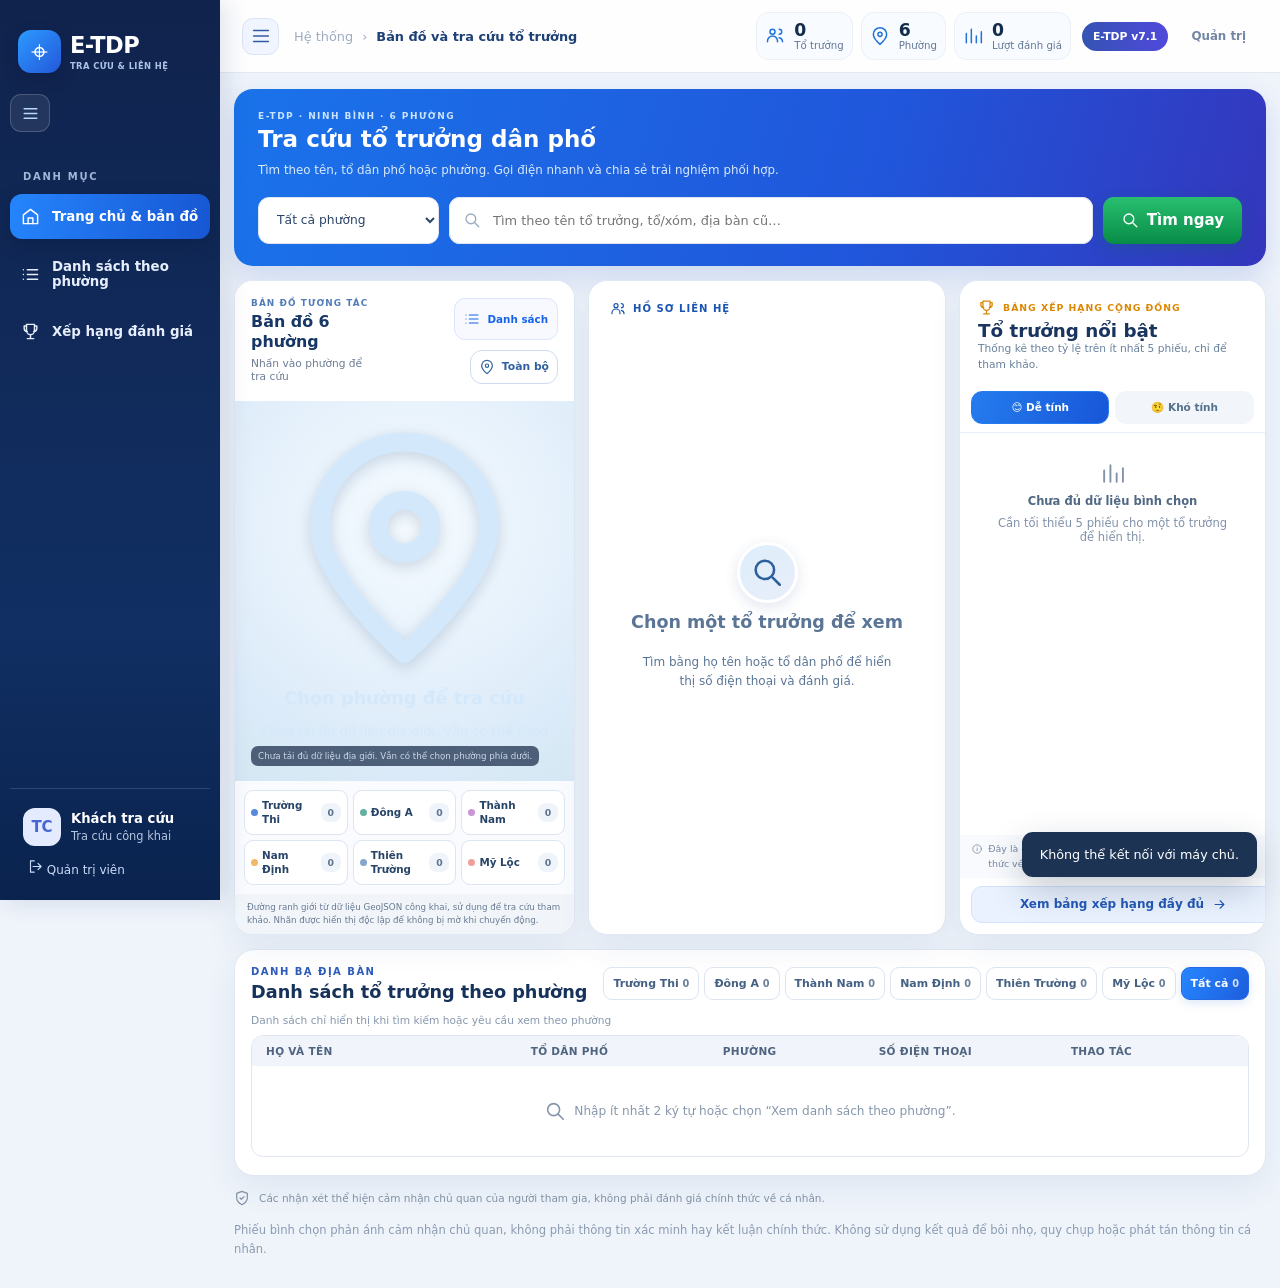
==== commit d6c66a0d: "Add files via upload" ====
--- a/static/index.html
+++ b/static/index.html
@@ -6,10 +6,10 @@
   <meta name="theme-color" content="#f4f7fc">
   <meta name="robots" content="noindex,nofollow,noarchive">
   <title>E-TDP · Bản đồ 6 phường và tra cứu tổ trưởng</title>
-  <meta name="description" content="Hệ thống bình chọn nội bộ tổ trưởng dân phố theo 4 mức đánh giá và bình luận ẩn danh.">
-  <link rel="stylesheet" href="/static/style.css?v=7.0.0">
-  <script src="/static/game.js?v=7.0.0" defer></script>
-  <script src="/static/app.js?v=7.0.0" defer></script>
+  <meta name="description" content="Tra cứu tổ trưởng và số điện thoại, bình chọn và đọc bình luận ẩn danh đã kiểm duyệt.">
+  <link rel="stylesheet" href="/static/style.css?v=7.1.0">
+  <script src="/static/game.js?v=7.1.0" defer></script>
+  <script src="/static/app.js?v=7.1.0" defer></script>
 </head>
 <body>
   <div id="app"><div class="loading-page"><div class="spinner"></div><p>Đang mở hệ thống bình chọn…</p></div></div>
--- a/static/style.css
+++ b/static/style.css
@@ -482,3 +482,39 @@
  .etdp-phone-num{font-size:1.7rem}
 }
 @media(prefers-reduced-motion:reduce){.sidebar,.shell,.etdp-call-btn,.etdp-copy-btn,.etdp-search-submit,.etdp-list-ward,.etdp-mini-call{transition:none!important}}
+
+/* E-TDP v7.1: Apple-style native system typography and accessible comments.
+   SF Pro is the system face on Apple devices; never distribute proprietary fonts. */
+:root{--etdp-system-font:-apple-system,BlinkMacSystemFont,"SF Pro Text",system-ui,"Segoe UI","Helvetica Neue",Arial,sans-serif}
+html,body,#app,#app *,button,input,select,textarea{
+  font-family:var(--etdp-system-font)!important;
+  -webkit-font-smoothing:antialiased;
+  text-rendering:optimizeLegibility;
+}
+#app h1,#app h2,#app h3,#app h4,#app .page-title,#app .brand-mark{letter-spacing:-.025em}
+#app .comment-text,#app .moderation-text{font-size:.94rem;line-height:1.72;color:#263b55;white-space:pre-wrap;overflow-wrap:anywhere}
+#app .profile-read-comments{display:inline-flex;align-items:center;gap:8px;border:1px solid rgba(255,255,255,.48);color:#fff;background:rgba(255,255,255,.22);border-radius:11px;padding:9px 13px;cursor:pointer;font-size:.83rem;font-weight:700;transition:background .15s ease,transform .15s ease}
+#app .profile-read-comments:hover{background:rgba(255,255,255,.34);transform:translateY(-1px)}
+#app .profile-read-comments:focus-visible{outline:3px solid #fff;outline-offset:2px}
+#app .v5-profile{overscroll-behavior:contain;scroll-behavior:smooth}
+#app .vote-insights{max-height:none;overflow:visible}
+#app .comment-list{max-height:none;overflow:visible}
+#app .etdp-comments-panel{scroll-margin-top:18px;background:#f9fbff;border:1px solid #dbe6f4;border-radius:16px;padding:13px 16px;margin:18px -5px 6px}
+#app .etdp-comments-panel:focus{outline:none}
+#app .etdp-comments-panel:focus-visible{outline:2px solid #3c72d9;outline-offset:3px}
+#app .etdp-comments-panel .comment-item{padding:16px 4px}
+#app .comment-tools{flex-wrap:wrap;gap:8px;justify-content:flex-end;margin-top:10px}
+#app .comment-tools button{background:#eef3fc;color:#2452a0;border:1px solid #d7e4f7;border-radius:8px;padding:6px 10px;cursor:pointer;font-weight:650}
+#app .comment-tools button:hover{background:#dfebff}
+#app .comment-tools button:disabled{opacity:.48;cursor:default}
+#app .comment-pending{white-space:nowrap}
+#app .comment-status-approved{background:#e3f8eb;color:#147540}
+#app .comment-status-rejected{background:#feecee;color:#a83443}
+#app .comment-status-hidden{background:#fff3dc;color:#986719}
+#app .profile-metrics{align-items:center}
+@media(max-width:600px){
+ #app .profile-read-comments{min-height:40px;width:100%;justify-content:center}
+ #app .etdp-comments-panel{padding:10px 12px;margin:16px 0 6px}
+ #app .comment-list-head{flex-wrap:wrap}
+}
+@media(prefers-reduced-motion:reduce){#app .profile-read-comments,#app .v5-profile{transition:none;scroll-behavior:auto}}
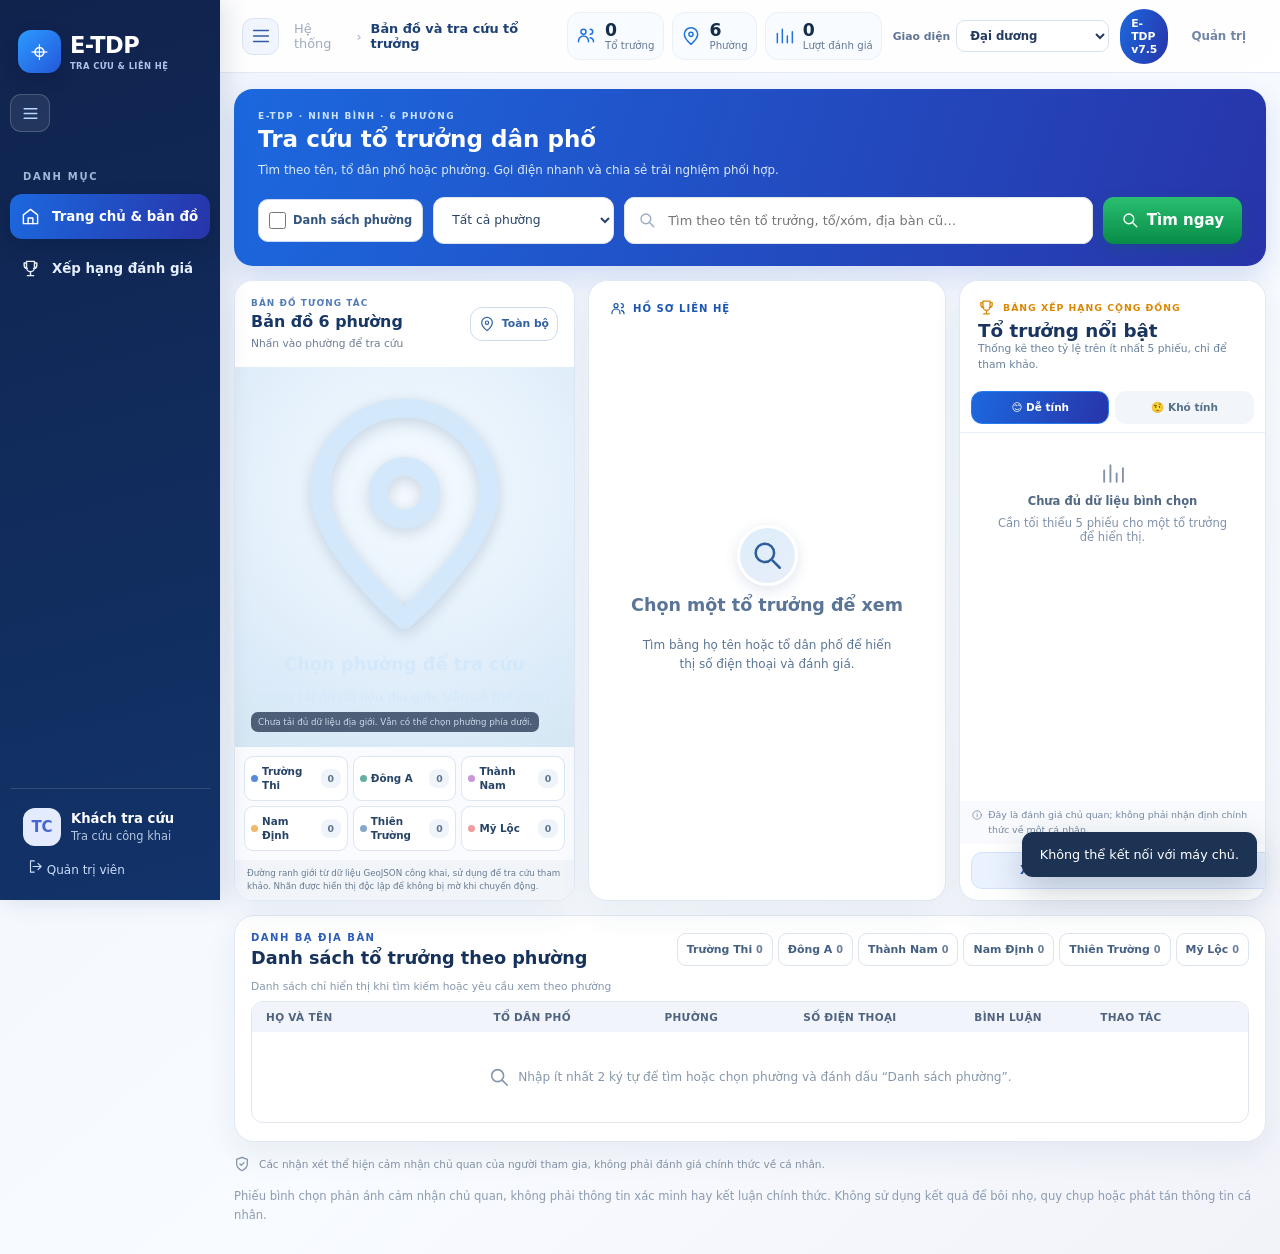
==== commit aa1292bb: "Add files via upload" ====
--- a/static/index.html
+++ b/static/index.html
@@ -7,9 +7,9 @@
   <meta name="robots" content="noindex,nofollow,noarchive">
   <title>E-TDP · Bản đồ 6 phường và tra cứu tổ trưởng</title>
   <meta name="description" content="Tra cứu tổ trưởng và số điện thoại, bình chọn và đọc bình luận ẩn danh đã kiểm duyệt.">
-  <link rel="stylesheet" href="/static/style.css?v=7.1.0">
-  <script src="/static/game.js?v=7.1.0" defer></script>
-  <script src="/static/app.js?v=7.1.0" defer></script>
+  <link rel="stylesheet" href="/static/style.css?v=7.5.0">
+  <script src="/static/game.js?v=7.5.0" defer></script>
+  <script src="/static/app.js?v=7.5.0" defer></script>
 </head>
 <body>
   <div id="app"><div class="loading-page"><div class="spinner"></div><p>Đang mở hệ thống bình chọn…</p></div></div>
--- a/static/style.css
+++ b/static/style.css
@@ -518,3 +518,81 @@
  #app .comment-list-head{flex-wrap:wrap}
 }
 @media(prefers-reduced-motion:reduce){#app .profile-read-comments,#app .v5-profile{transition:none;scroll-behavior:auto}}
+
+/* V7.2: bình luận gắn theo hồ sơ; luôn hiện người được nhận xét */
+#app .comment-owner{display:flex;flex-direction:column;gap:4px;margin:2px 0 14px;padding:13px 15px;border-radius:13px;background:#eaf2ff;border:1px solid #cfdef6;color:#193b74}
+#app .comment-owner strong{display:flex;align-items:center;gap:7px;flex-wrap:wrap;font-size:15px}
+#app .comment-owner small{font-size:12px;color:#4e6791}
+#app .moderation-head strong{display:flex;align-items:center;gap:5px;flex-wrap:wrap}
+#app .moderation-head strong small{font-size:11px;color:#6c7791;font-weight:500}
+
+/* E-TDP v7.3: tìm danh sách theo phường bằng checkbox và đọc bình luận theo hồ sơ */
+.etdp-search-bar .filters .search-wrap{flex:1 1 260px}
+.etdp-ward-checkbox{display:inline-flex;align-items:center;gap:7px;border:1px solid #cddbf1;border-radius:10px;padding:9px 10px;background:#fff;color:#315580;font-size:.76rem;font-weight:750;white-space:nowrap;cursor:pointer;min-height:43px;user-select:none}
+.etdp-ward-checkbox input{width:17px;height:17px;margin:0;accent-color:#226bdf;cursor:pointer}
+.etdp-ward-checkbox:focus-within{outline:2px solid #84b0fb;outline-offset:2px}
+.etdp-directory-th,.etdp-directory-row{grid-template-columns:minmax(155px,1.35fr) minmax(110px,1fr) minmax(100px,.8fr) minmax(142px,1fr) minmax(102px,.72fr) minmax(112px,.83fr);gap:10px}
+.etdp-row-comments{min-width:0}
+.etdp-comment-count{display:inline-flex;gap:5px;align-items:center;justify-content:center;border:1px solid #c7daf8;border-radius:10px;padding:8px 10px;background:#f0f6ff;color:#1b58a3;font-size:.75rem;cursor:pointer;transition:background .12s ease,transform .12s ease}
+.etdp-comment-count:hover,.etdp-comment-count:focus-visible{background:#deedff;transform:translateY(-1px)}
+.etdp-comment-count b{font-variant-numeric:tabular-nums;font-size:.84rem}
+.etdp-comment-count span{white-space:nowrap}
+.etdp-comment-tabs{display:flex;gap:7px;flex-wrap:wrap;margin:2px 0 16px}
+.etdp-comment-tab{border:1px solid #d7e2f0;border-radius:10px;background:#f7f9fd;color:#3c577a;padding:9px 12px;font-size:.8rem;font-weight:750;cursor:pointer}
+.etdp-comment-tab.active{color:#fff;background:#255ecc;border-color:#255ecc}
+.etdp-comment-tab b{font-variant-numeric:tabular-nums;opacity:.9;margin-left:3px}
+.etdp-peek-bg{z-index:160}
+.etdp-peek-modal{width:min(790px,calc(100vw - 24px));max-height:90dvh;display:flex;flex-direction:column;overflow:hidden}
+.etdp-peek-modal .modal-head{flex:none;background:#f6f9ff}
+.etdp-peek-body{padding:18px 22px 22px;overflow-y:auto;overscroll-behavior:contain;min-height:80px}
+.etdp-peek-overview{display:flex;flex-wrap:wrap;align-items:center;gap:6px;border:1px solid #dce7f9;background:#f5f9ff;border-radius:11px;padding:12px;margin-bottom:12px;color:#2f5484;font-size:.85rem}
+.etdp-peek-overview small{display:block;flex-basis:100%;color:#61728b;margin-top:2px}
+.etdp-peek-list{display:grid;gap:10px}
+.etdp-peek-item{border:1px solid #e3ebf4;border-radius:12px;padding:14px 16px;background:#fff}
+.etdp-peek-item-head{display:flex;flex-wrap:wrap;justify-content:space-between;gap:8px;font-size:.78rem;color:#64758e}
+.etdp-peek-item p{white-space:pre-wrap;overflow-wrap:anywhere;font-size:.92rem;line-height:1.6;margin:11px 0 0;color:#243a5c}
+.etdp-peek-actions{display:flex;justify-content:flex-end;margin-top:12px}
+.etdp-peek-more{width:100%;justify-content:center;margin-top:13px}
+.etdp-peek-loading{text-align:center;color:#41658d;padding:12px}
+@media(max-width:1050px){.etdp-directory-th,.etdp-directory-row{min-width:860px}.etdp-directory-grid{overflow-x:auto}}
+@media(max-width:650px){.etdp-search-bar .filters{display:flex;gap:8px}.etdp-search-bar .filters .search-wrap{order:1;width:100%;flex:1 1 100%}.etdp-search-bar .filters .etdp-ward-checkbox{order:2;flex:0 0 auto;width:auto;padding:8px 10px}.etdp-search-bar #ward-select{order:3;flex:1 1 100%}.etdp-search-bar #sort-select{order:4;flex:1 1 100%}.etdp-peek-body{padding:14px 12px}.etdp-peek-modal{max-height:95dvh}}
+@media(prefers-reduced-motion:reduce){.etdp-comment-count{transition:none}}
+
+/* V7.4: phân biệt rõ bình luận công khai và đã bị xóa. */
+.status-approved,.comment-status-approved{background:#e3f7ed!important;color:#137a4d!important}
+.status-rejected,.comment-status-rejected{background:#fae9ec!important;color:#a13142!important}
+.btn-danger-soft{background:#fff1f1!important;color:#9b2e38!important;border:1px solid #edc1c7!important}
+.moderation-actions .btn,.etdp-peek-actions .btn{min-height:36px}
+.moderation-item:has(.status-rejected){border-left:3px solid #ca7b84}
+
+
+/* E-TDP V7.5: gradient palette, IP moderation, responsive fast send */
+html{--etdp-gradient-from:#1c68de;--etdp-gradient-to:#2834a9;--etdp-sidebar-from:#10234d;--etdp-sidebar-to:#123369;--etdp-accent:#1e67dc}
+html[data-theme="emerald"]{--etdp-gradient-from:#059b87;--etdp-gradient-to:#03695c;--etdp-sidebar-from:#073e42;--etdp-sidebar-to:#085962;--etdp-accent:#038b75}
+html[data-theme="violet"]{--etdp-gradient-from:#7d47d4;--etdp-gradient-to:#433ab2;--etdp-sidebar-from:#2c1959;--etdp-sidebar-to:#382378;--etdp-accent:#7550c9}
+html[data-theme="sunset"]{--etdp-gradient-from:#e87636;--etdp-gradient-to:#c84757;--etdp-sidebar-from:#69322a;--etdp-sidebar-to:#812e49;--etdp-accent:#d65e3f}
+html[data-theme="rose"]{--etdp-gradient-from:#d84d85;--etdp-gradient-to:#8b4ab6;--etdp-sidebar-from:#542447;--etdp-sidebar-to:#592669;--etdp-accent:#c84281}
+html[data-theme="slate"]{--etdp-gradient-from:#34536f;--etdp-gradient-to:#202f56;--etdp-sidebar-from:#152438;--etdp-sidebar-to:#182a45;--etdp-accent:#49658f}
+html[data-theme] body{background:linear-gradient(140deg,color-mix(in srgb,var(--etdp-gradient-from) 7%,white),#f8fbff 62%,color-mix(in srgb,var(--etdp-gradient-to) 6%,white))}
+html[data-theme] .sidebar{background:linear-gradient(165deg,var(--etdp-sidebar-from),var(--etdp-sidebar-to))!important}
+html[data-theme] .sidebar .side-nav button.active,html[data-theme] .etdp-search-hero,html[data-theme] .version-tag,html[data-theme] .etdp-list-ward.active,html[data-theme] .etdp-ranked-panel .home-rank-tabs button.active{background:linear-gradient(108deg,var(--etdp-gradient-from),var(--etdp-gradient-to))!important}
+html[data-theme] .profile-banner{background:radial-gradient(circle at 90% 12%,#ffffff30,transparent 35%),linear-gradient(115deg,var(--etdp-gradient-from),var(--etdp-gradient-to))!important}
+html[data-theme] .btn-primary:not(:disabled){background:linear-gradient(110deg,var(--etdp-gradient-from),var(--etdp-gradient-to));border-color:transparent;color:#fff}
+html[data-theme] .topbar-menu:hover,html[data-theme] .etdp-theme-picker select:focus-visible{outline:2px solid var(--etdp-accent);outline-offset:2px}
+.etdp-theme-picker{display:inline-flex;align-items:center;gap:6px;white-space:nowrap;font-size:.72rem;color:#627494;font-weight:700}
+.etdp-theme-picker select{max-width:155px;padding:7px 24px 7px 9px;border:1px solid #d8e1f0;background:#fff;color:#243c61;border-radius:9px;cursor:pointer;font-size:.78rem}
+.etdp-ip-admin{margin:11px 0 13px;padding:13px 14px;background:#f4f7fe;border:1px solid #dce5f5;border-radius:12px;color:#293e5a}
+.etdp-ip-heading{display:flex;gap:8px;flex-wrap:wrap;align-items:center;font-size:.84rem}
+.etdp-ip-admin code{font-size:.85rem;word-break:break-all;color:#244d9d;background:#e7eefc;padding:3px 7px;border-radius:6px}
+.etdp-ip-admin small{font-size:.72rem;color:#6f7f96;display:block;margin-top:7px;line-height:1.5}
+.etdp-ip-row{display:flex;align-items:center;gap:9px;margin-top:10px}
+.etdp-ip-row input{flex:1;min-width:0;padding:10px 12px;border:1px solid #bdcee7;border-radius:9px;background:#fff;color:#1d3552;font:inherit;font-size:.82rem}
+.etdp-ip-row input:focus-visible{outline:2px solid #6793e4}
+.etdp-privacy-ack{display:flex;align-items:flex-start;gap:10px;margin:13px 0 4px;font-size:.77rem;color:#586c85;line-height:1.55;cursor:pointer}
+.etdp-privacy-ack input{width:17px;height:17px;flex:none;margin:2px 0;accent-color:var(--etdp-accent)}
+.etdp-send-btn{min-width:94px;transition:transform .13s,box-shadow .13s,opacity .13s}
+.etdp-send-btn:not(:disabled):active{transform:scale(.97)}
+.etdp-send-btn[aria-busy="true"]{opacity:.76;cursor:progress}
+.sr-only{position:absolute;width:1px;height:1px;overflow:hidden;clip:rect(0,0,0,0);white-space:nowrap}
+@media(max-width:780px){.etdp-theme-picker span{display:none}.etdp-theme-picker select{max-width:115px}.etdp-ip-row{flex-wrap:wrap}.etdp-ip-row button{width:100%}}
+@media(prefers-reduced-motion:reduce){.etdp-send-btn{transition:none}}
